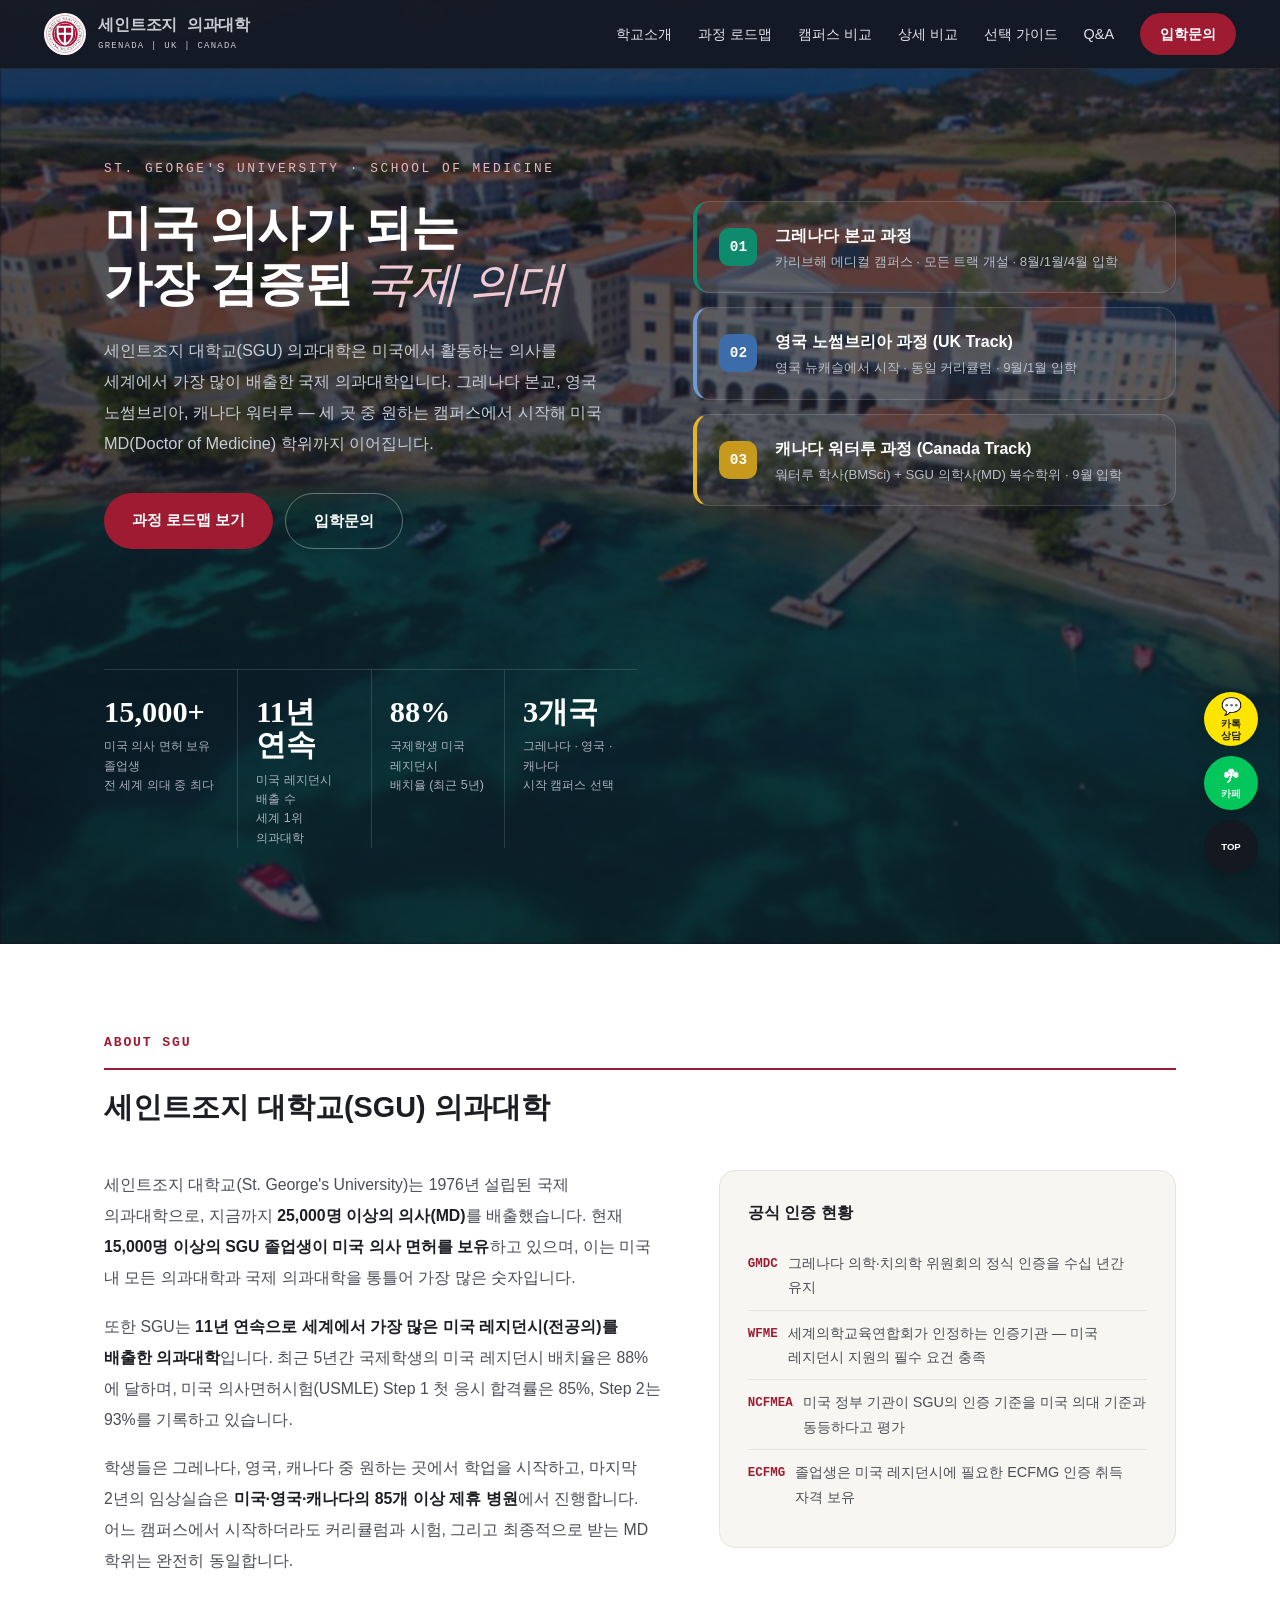
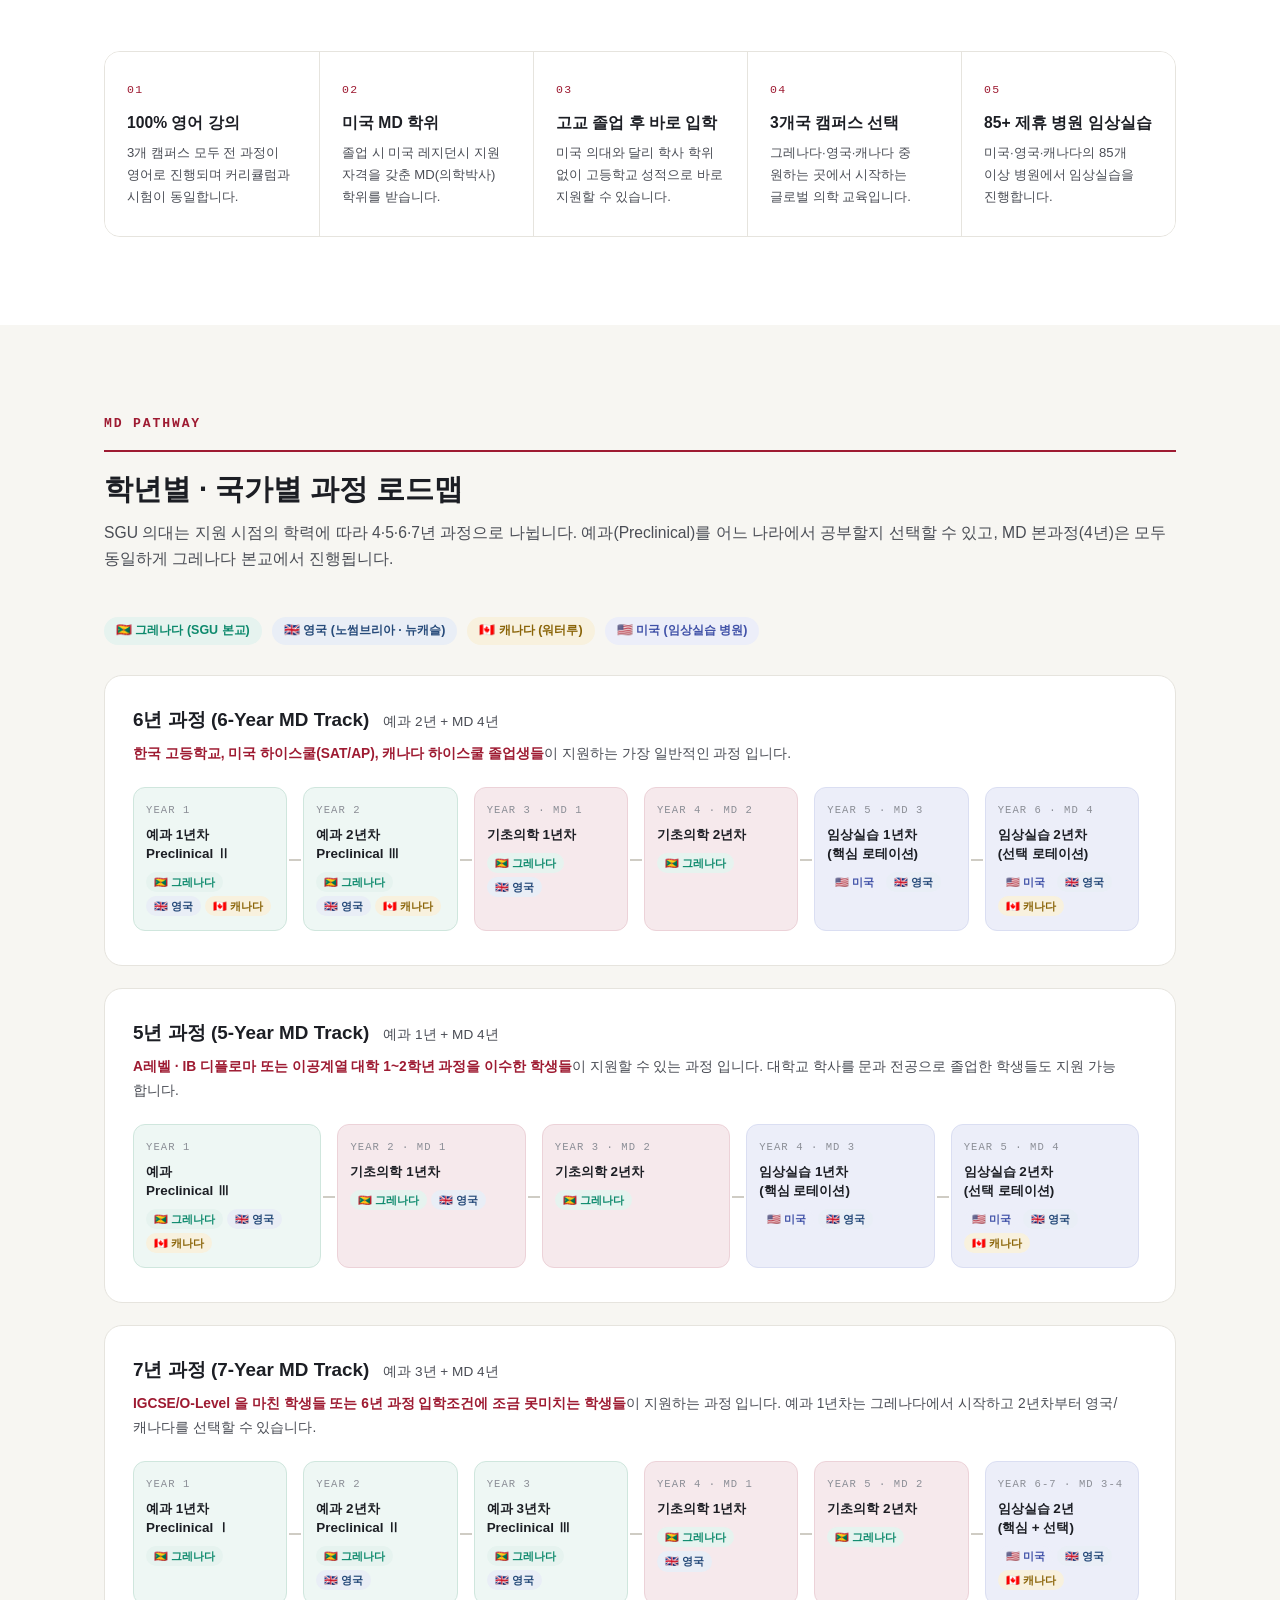
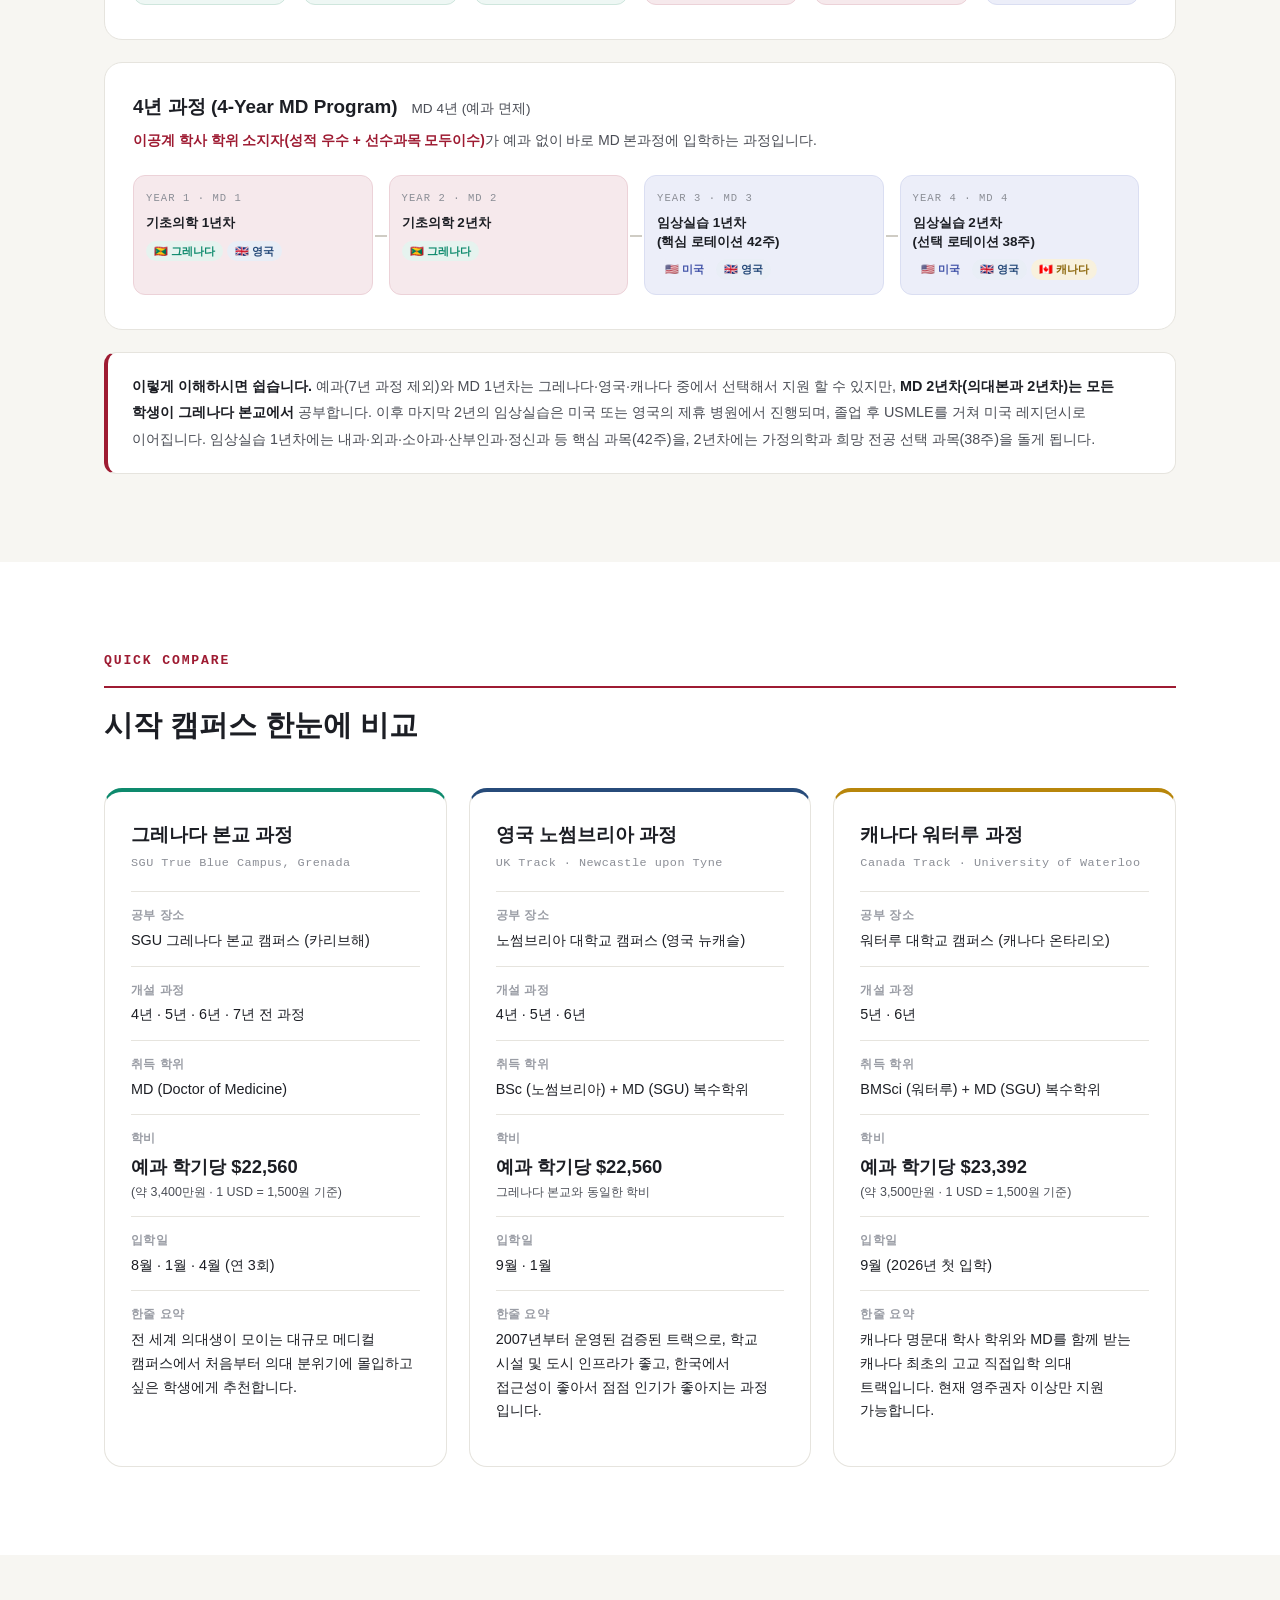
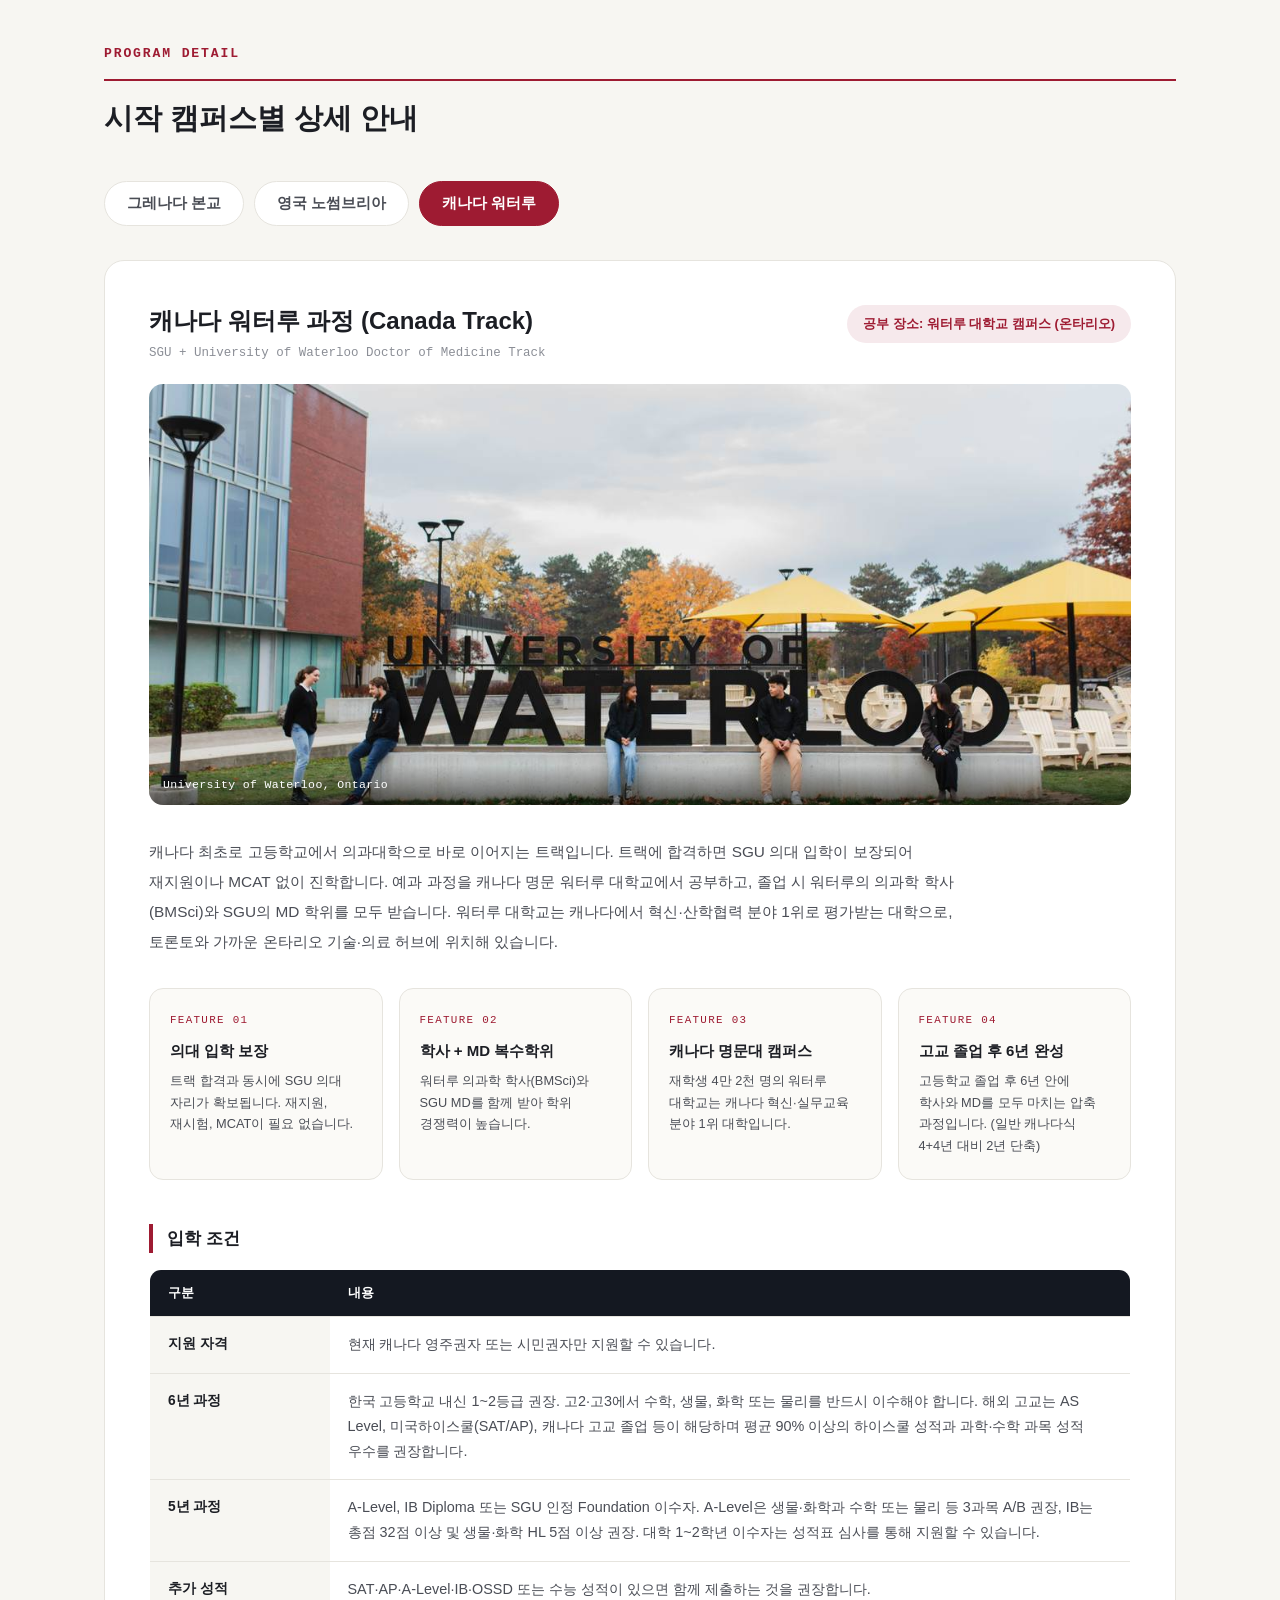
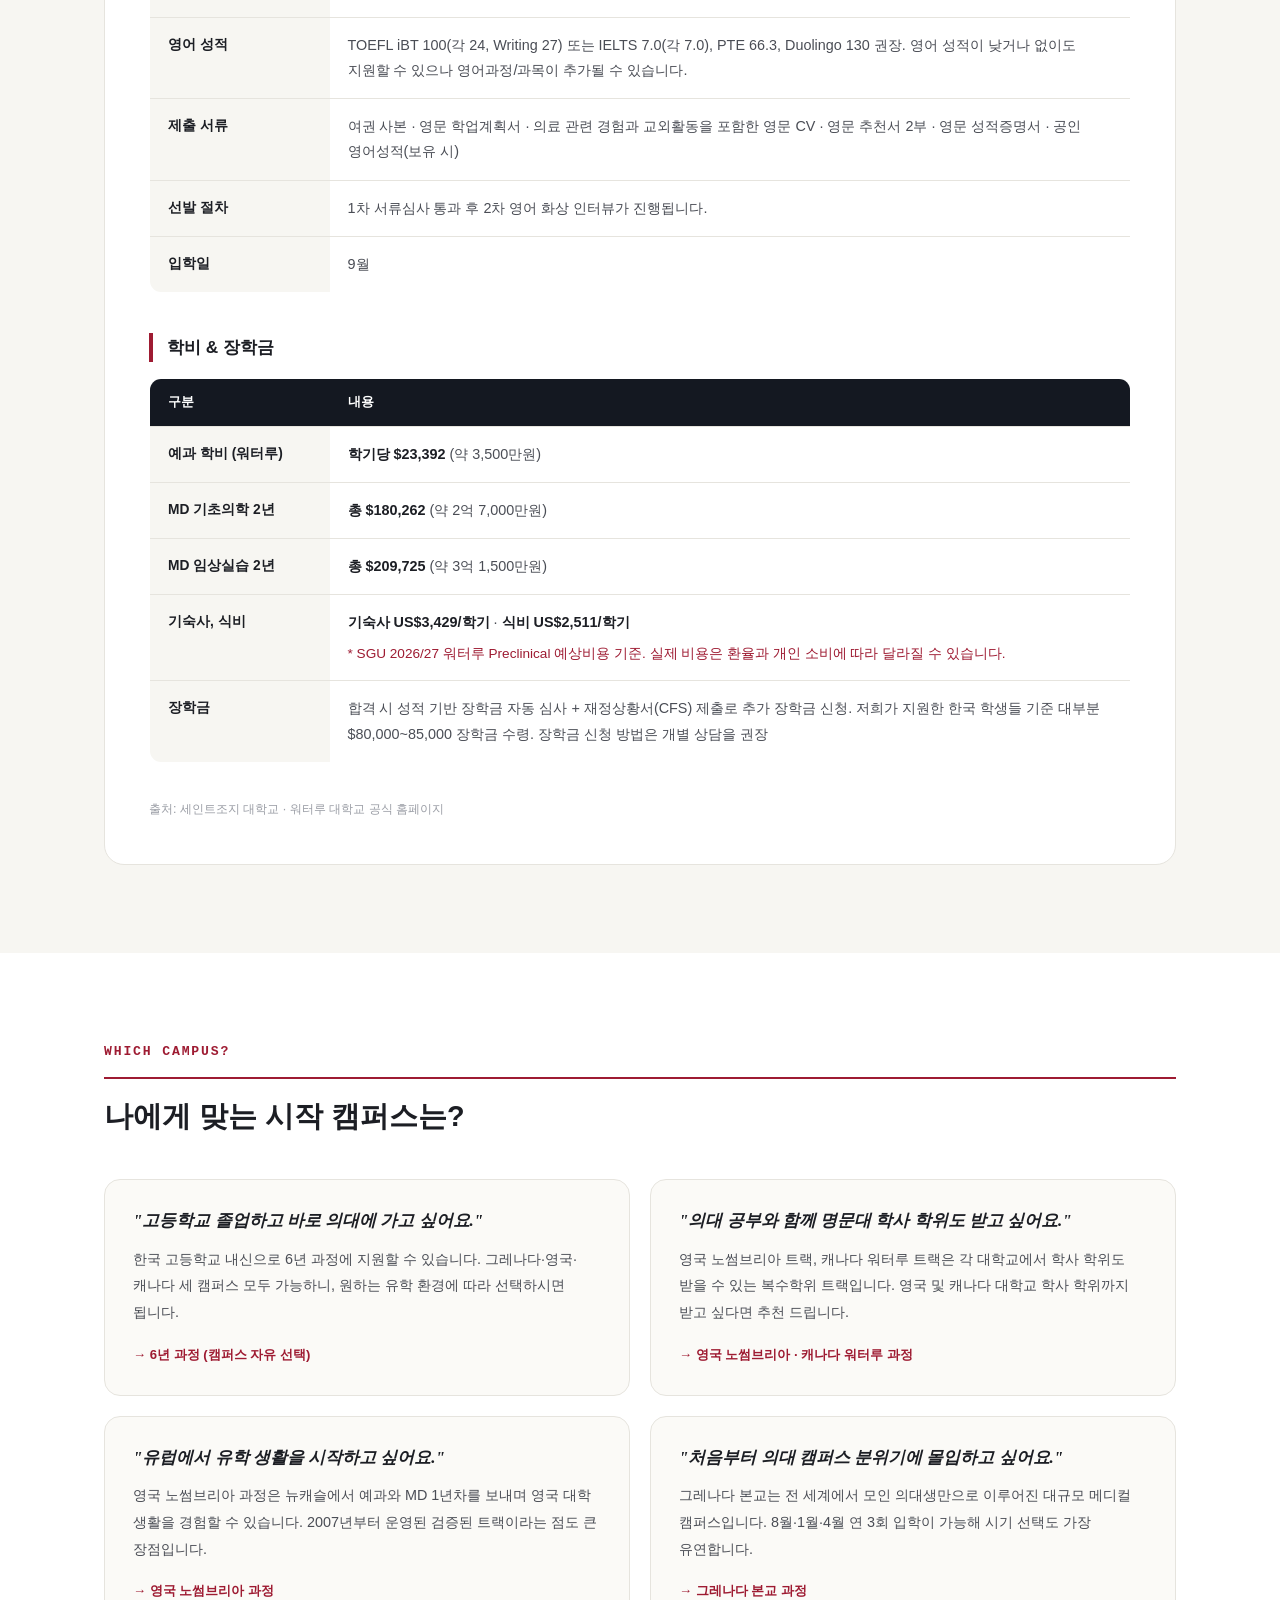
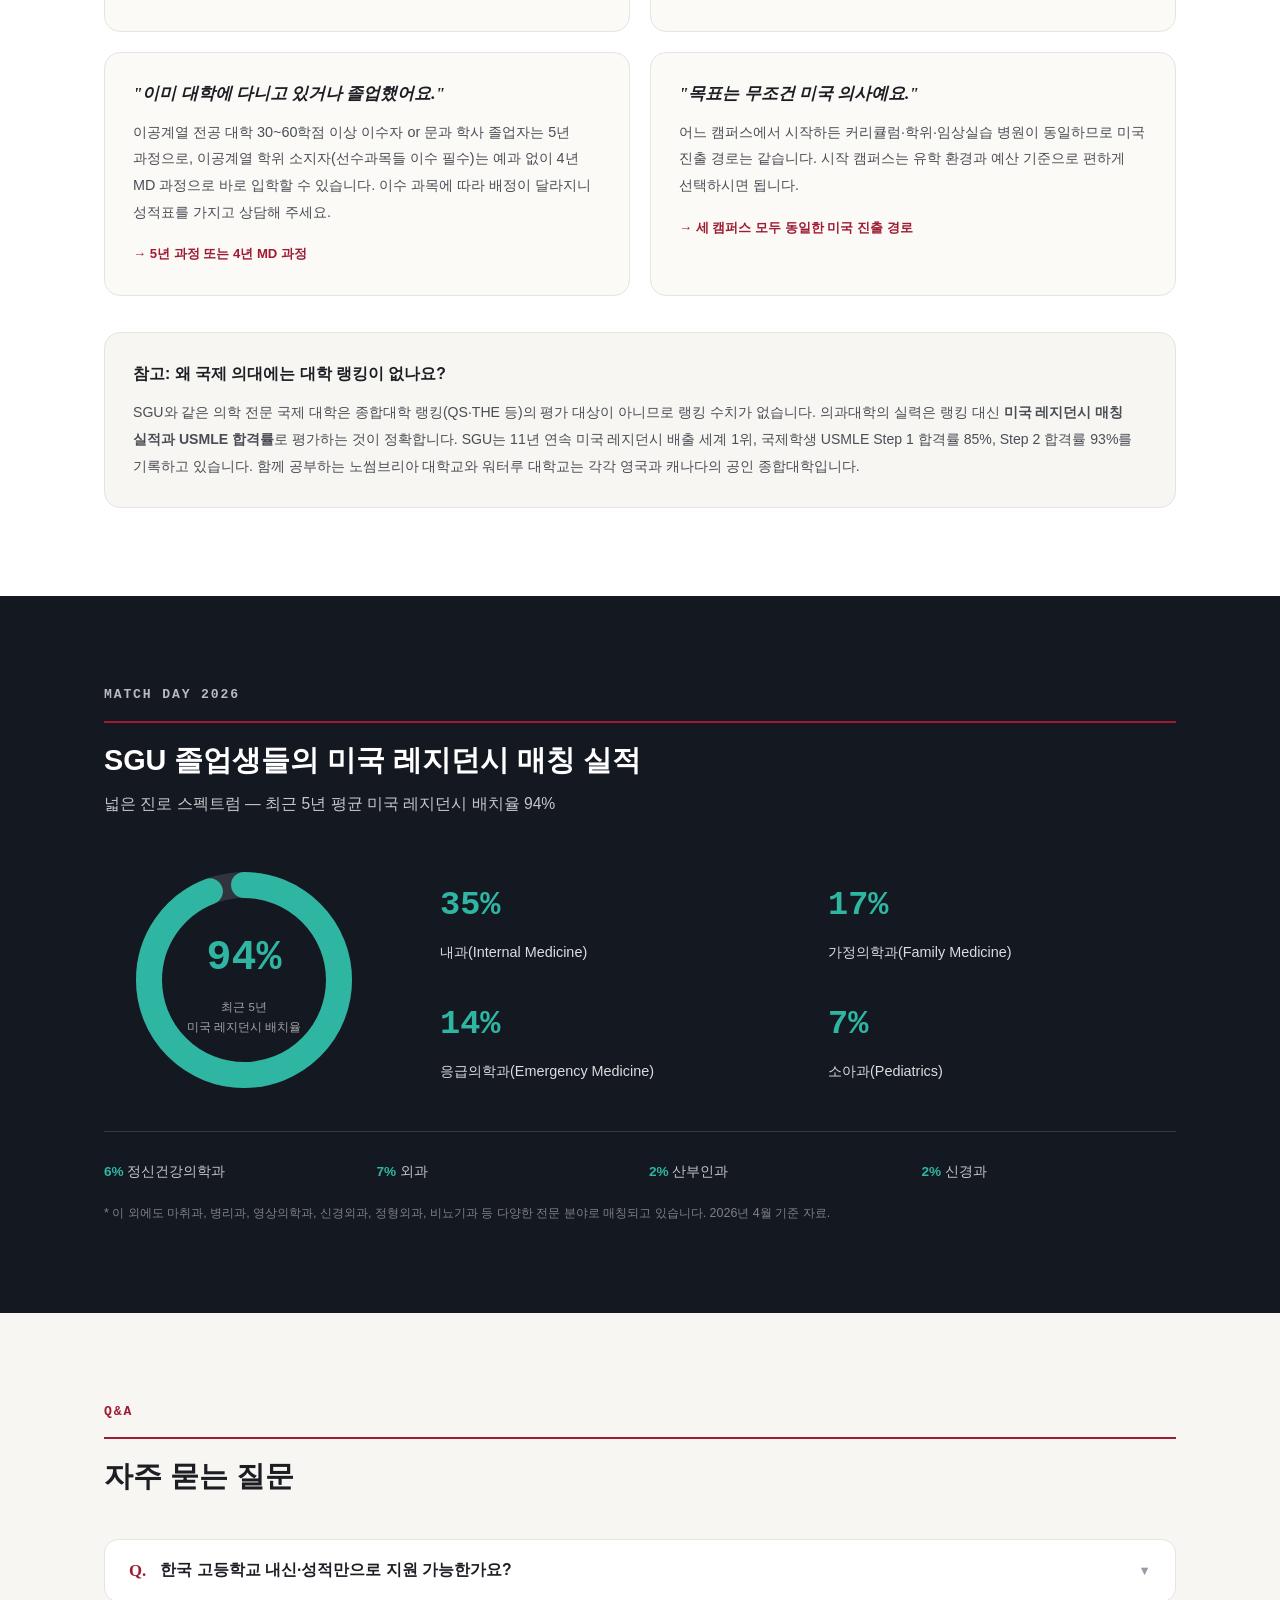
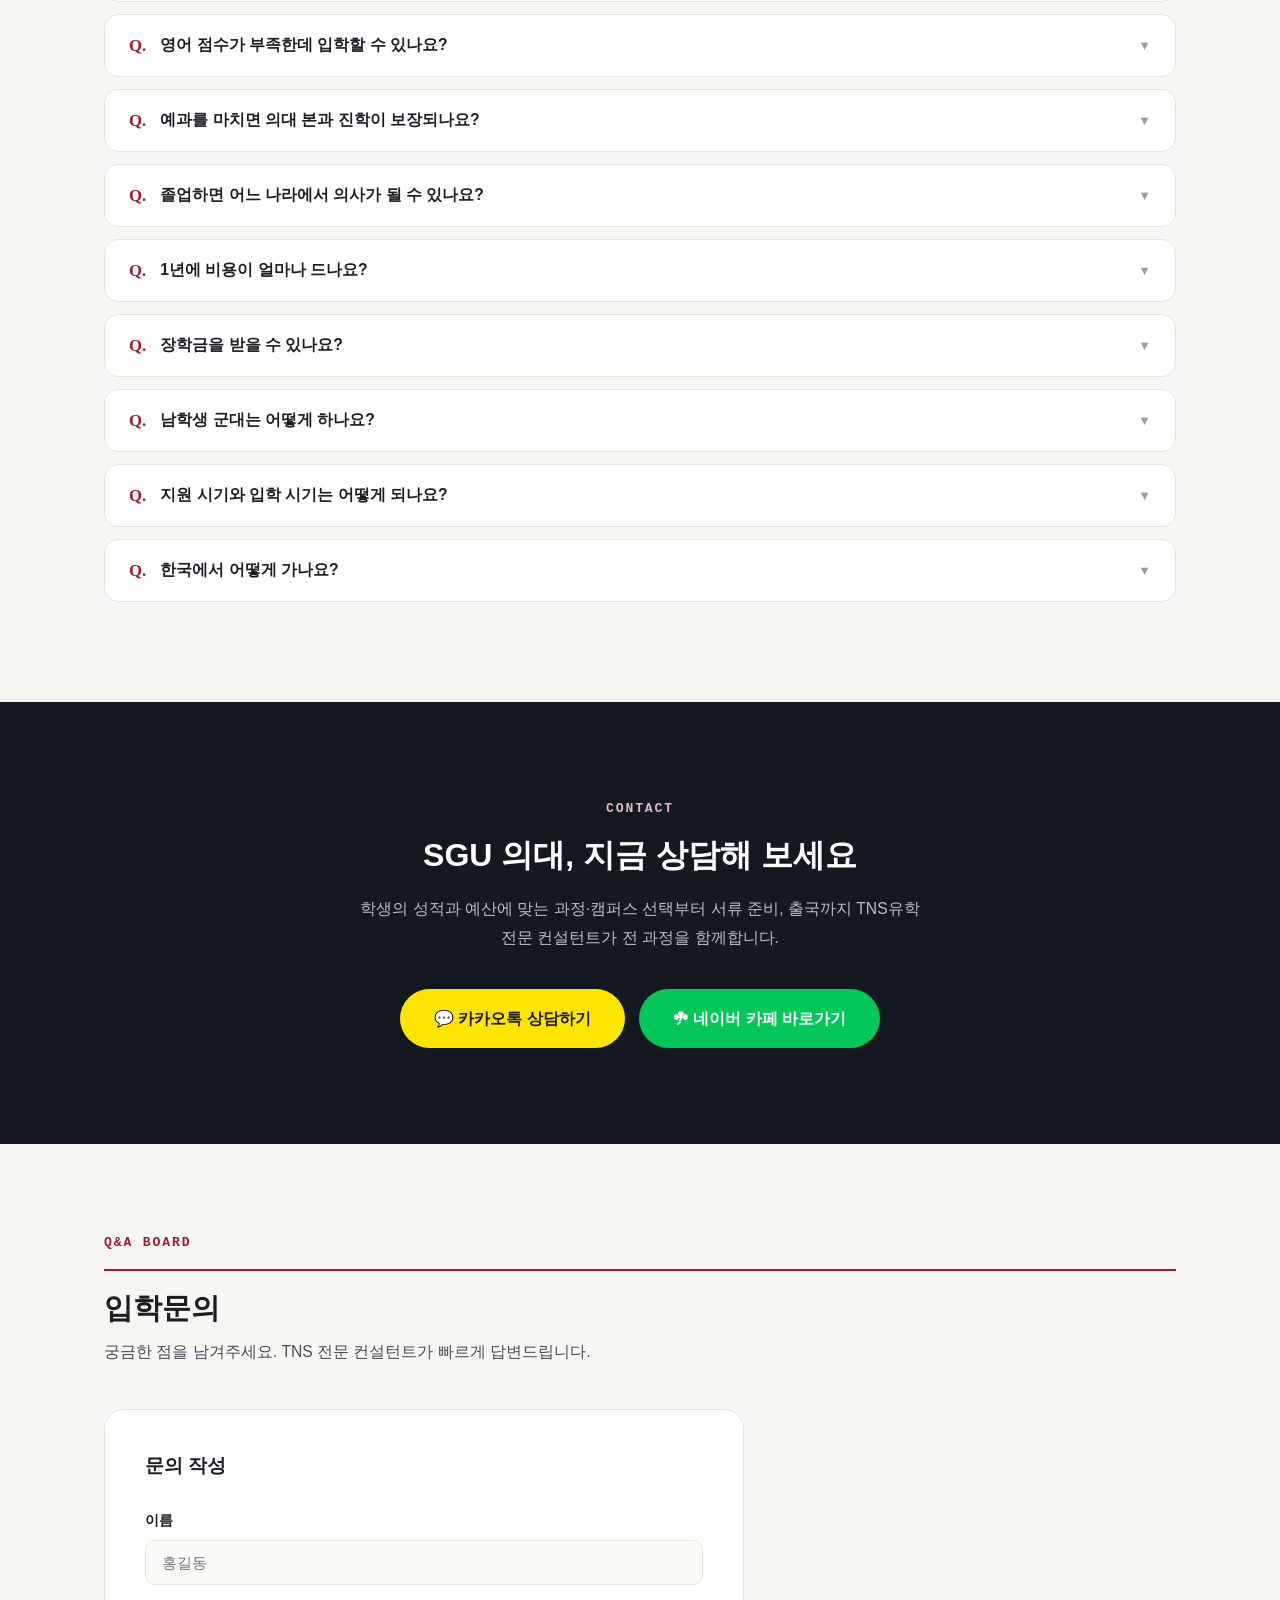
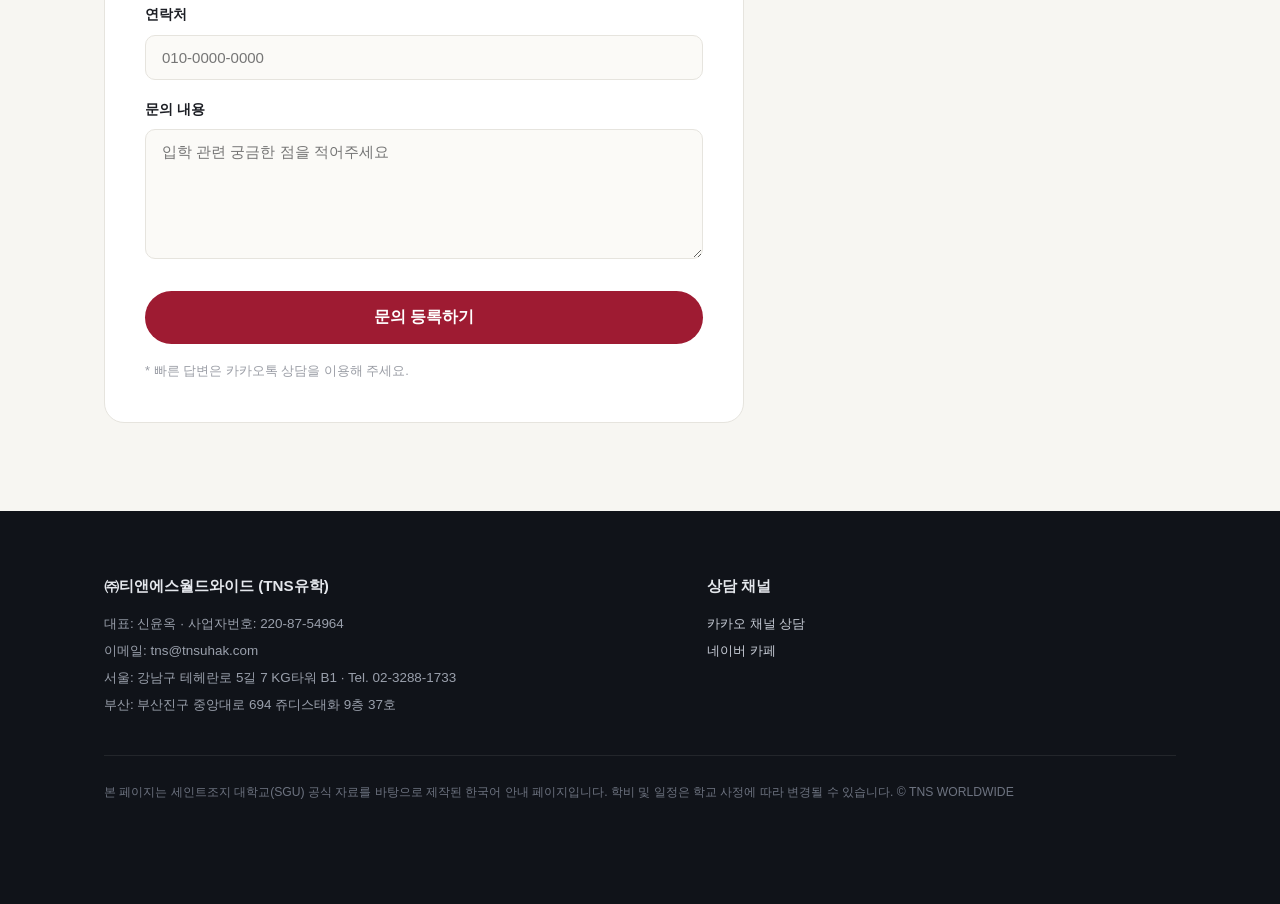
==== index.html @ 8b416ff2 "Add files via upload" ====
<!DOCTYPE html>
<!-- saved from url=(0049)https://sgu-tns-guide.stardancer.chatgpt.site/sgu -->
<html lang="ko"><head><meta http-equiv="Content-Type" content="text/html; charset=UTF-8">

<meta name="viewport" content="width=device-width, initial-scale=1.0">
<title>SGU 세인트조지 의과대학 | 한국 공식 안내 - TNS유학</title>
<meta name="description" content="세인트조지 대학교(SGU) 의과대학 한국 공식 안내. 그레나다 본교, 영국 노썸브리아, 캐나다 워터루 3개 시작 캠퍼스와 4·5·6·7년 MD 트랙을 비교해 드립니다.">
<link rel="preconnect" href="https://fonts.googleapis.com/">
<link rel="preconnect" href="https://fonts.gstatic.com/" crossorigin="">
<link href="./css2" rel="stylesheet">
<style>
:root{
  --ink:#1c1e24;
  --ink-soft:#4a4d55;
  --paper:#ffffff;
  --porcelain:#f7f6f2;
  --cream:#fbfaf7;
  --rule:#e6e4de;
  --sgu:#9e1b32;          /* SGU 버건디 */
  --sgu-deep:#751223;
  --sgu-soft:#f6e9ec;
  --uk:#274b7a;            /* 영국 네이비 */
  --uk-soft:#e9eef6;
  --ca:#b8860b;            /* 워터루 골드 */
  --ca-soft:#f8f1de;
  --gd:#0e8a6d;            /* 그레나다 카리브 그린 */
  --gd-soft:#e6f3ef;
  --us:#5b6dc8;            /* 미국 인디고 */
  --us-soft:#eceef9;
  --dark:#141821;
  --font-body:'Noto Sans KR',sans-serif;
  --font-serif:'Playfair Display','Noto Sans KR',serif;
  --font-mono:'DM Mono',monospace;
}
*{margin:0;padding:0;box-sizing:border-box;}
html{scroll-behavior:smooth;scroll-padding-top:76px;}
body{font-family:var(--font-body);color:var(--ink);background:var(--paper);font-size:16px;line-height:1.7;word-break:keep-all;overflow-x:hidden;}
img{max-width:100%;display:block;}
a{color:inherit;text-decoration:none;}
.wrap{max-width:1120px;margin:0 auto;padding:0 24px;}
section{padding:88px 0;}

/* ===== 섹션 헤드 공통 ===== */
.section-head{margin-bottom:44px;}
.eyebrow{font-family:var(--font-mono);font-size:.82rem;letter-spacing:.14em;text-transform:uppercase;color:var(--sgu);font-weight:600;display:block;margin-bottom:14px;}
.section-head h2{font-size:1.8rem;line-height:1.32;border-top:2px solid var(--sgu);padding-top:18px;font-weight:800;}
.section-head p{margin-top:12px;color:var(--ink-soft);font-size:.98rem;}

/* ===== NAV ===== */
header{position:fixed;top:0;left:0;right:0;z-index:100;background:rgba(20,24,33,.92);backdrop-filter:blur(10px);border-bottom:1px solid rgba(255,255,255,.08);}
.nav{display:flex;align-items:center;justify-content:space-between;height:68px;max-width:1240px;margin:0 auto;padding:0 24px;}
.logo{display:flex;align-items:center;gap:12px;color:#fff;}
.logo .crest{width:42px;height:42px;flex:none;border-radius:50%;background:var(--sgu);display:flex;align-items:center;justify-content:center;font-family:var(--font-serif);font-weight:700;font-size:1rem;color:#fff;border:2px solid rgba(255,255,255,.35);}
.logo .lt{display:flex;flex-direction:column;}
.logo b{font-size:1.02rem;line-height:1.15;font-weight:700;letter-spacing:-.01em;}
.logo span{display:block;font-family:var(--font-mono);font-size:.56rem;letter-spacing:.14em;color:#c9ccd4;margin-top:3px;text-align:left;white-space:nowrap;}
nav.menu{display:flex;align-items:center;gap:26px;}
nav.menu a{color:#dfe2e8;font-size:.9rem;font-weight:500;transition:color .2s;}
nav.menu a:hover{color:#fff;}
nav.menu a.cta{background:var(--sgu);color:#fff;padding:9px 20px;border-radius:999px;font-weight:700;}
nav.menu a.cta:hover{background:var(--sgu-deep);}
#hamburger{display:none;background:none;border:0;cursor:pointer;width:40px;height:40px;flex-direction:column;align-items:center;justify-content:center;gap:5px;}
#hamburger span{display:block;width:22px;height:2px;background:#fff;transition:.25s;}
#mobileMenu{display:none;background:#141821;border-top:1px solid rgba(255,255,255,.08);}
#mobileMenu a{display:block;color:#dfe2e8;padding:15px 24px;border-bottom:1px solid rgba(255,255,255,.06);font-size:.95rem;}
#mobileMenu a.cta{color:#fff;background:var(--sgu);font-weight:700;}
#mobileMenu.open{display:block;}

/* ===== HERO ===== */
#hero{position:relative;background:var(--dark);color:#fff;padding:158px 0 96px;overflow:hidden;}
.hero-bg{position:absolute;inset:0;background-image:var(--hero-photo);background-position:center 62%;background-size:cover;background-repeat:no-repeat;opacity:.32;filter:blur(1.5px) saturate(1.05);}
#hero::before{content:"";position:absolute;inset:0;background:
  linear-gradient(180deg, rgba(14,17,24,.78), rgba(14,17,24,.55) 45%, rgba(14,17,24,.92)),
  radial-gradient(900px 480px at 85% -10%, rgba(158,27,50,.4), transparent 60%),
  radial-gradient(700px 420px at -10% 110%, rgba(14,138,109,.22), transparent 60%);}
#hero .wrap{position:relative;display:grid;grid-template-columns:1.05fr .95fr;gap:56px;align-items:center;}
.hero-eyebrow{font-family:var(--font-mono);font-size:.8rem;letter-spacing:.2em;color:#e9b6c1;margin-bottom:20px;display:block;}
#hero h1{font-size:3rem;line-height:1.18;font-weight:900;letter-spacing:-.02em;margin-bottom:22px;}
#hero h1 em{font-family:var(--font-serif);font-style:italic;font-weight:500;color:#f0c9d2;}
#hero .lead{color:#c8ccd6;font-size:1.02rem;line-height:1.9;max-width:520px;margin-bottom:34px;}
.hero-btns{display:flex;gap:12px;flex-wrap:wrap;}
.hero-btns a{padding:14px 28px;border-radius:999px;font-weight:700;font-size:.95rem;}
.hero-btns .b1{background:var(--sgu);color:#fff;}
.hero-btns .b1:hover{background:var(--sgu-deep);}
.hero-btns .b2{border:1px solid rgba(255,255,255,.35);color:#fff;}
.hero-btns .b2:hover{background:rgba(255,255,255,.08);}
.hero-visual{display:flex;flex-direction:column;gap:14px;}
.hv-card{display:flex;align-items:center;gap:18px;background:rgba(255,255,255,.05);border:1px solid rgba(255,255,255,.14);border-radius:16px;padding:20px 22px;border-left-width:4px;border-left-style:solid;}
.hv-card.gd{border-left-color:var(--gd);}
.hv-card.uk{border-left-color:#6f9bd6;}
.hv-card.ca{border-left-color:#e4b429;}
.hv-card.ca .hv-body b{color:#fff;}
.hv-tag{flex:none;width:38px;height:38px;border-radius:10px;display:flex;align-items:center;justify-content:center;font-family:var(--font-mono);font-weight:600;color:#fff;font-size:.9rem;}
.hv-card.gd .hv-tag{background:var(--gd);}
.hv-card.uk .hv-tag{background:#3d6cab;}
.hv-card.ca .hv-tag{background:#c79a1e;}
.hv-body b{display:block;font-size:1rem;margin-bottom:3px;}
.hv-body span{display:block;font-size:.82rem;color:#b9bec9;line-height:1.55;}
.hero-stats{display:grid;grid-template-columns:repeat(4,1fr);gap:0;margin-top:64px;border-top:1px solid rgba(255,255,255,.14);position:relative;}
.hero-stats .st{padding:26px 18px 0;border-left:1px solid rgba(255,255,255,.14);}
.hero-stats .st:first-child{border-left:0;padding-left:0;}
.hero-stats .st b{display:block;font-family:var(--font-serif);font-size:1.9rem;font-weight:700;color:#fff;line-height:1.1;}
.hero-stats .st span{display:block;font-size:.78rem;color:#aab0bd;margin-top:8px;line-height:1.55;}

/* ===== INTRO ===== */
#intro{background:var(--paper);}
.intro-grid{display:grid;grid-template-columns:1.1fr .9fr;gap:56px;align-items:start;}
.intro-copy p{color:var(--ink-soft);font-size:.99rem;line-height:1.95;margin-bottom:18px;}
.intro-copy p b{color:var(--ink);font-weight:700;}
.acc-box{background:var(--porcelain);border:1px solid var(--rule);border-radius:16px;padding:28px;}
.acc-box h4{font-size:1rem;font-weight:700;margin-bottom:14px;}
.acc-box ul{list-style:none;}
.acc-box li{padding:10px 0;border-bottom:1px solid var(--rule);font-size:.9rem;color:var(--ink-soft);display:flex;gap:10px;}
.acc-box li:last-child{border-bottom:0;}
.acc-box li b{color:var(--ink);flex:none;font-family:var(--font-mono);font-size:.78rem;color:var(--sgu);font-weight:600;padding-top:3px;}
.feat5{display:grid;grid-template-columns:repeat(5,1fr);gap:0;border:1px solid var(--rule);border-radius:16px;overflow:hidden;margin-top:56px;}
.feat5 .f{padding:28px 22px;border-left:1px solid var(--rule);background:#fff;}
.feat5 .f:first-child{border-left:0;}
.feat5 .num{font-family:var(--font-mono);font-size:.72rem;color:var(--sgu);letter-spacing:.12em;display:block;margin-bottom:12px;}
.feat5 strong{display:block;font-size:.98rem;font-weight:700;margin-bottom:8px;line-height:1.4;}
.feat5 p{font-size:.82rem;color:var(--ink-soft);line-height:1.7;}

/* ===== PATHWAY 로드맵 ===== */
#pathway{background:var(--porcelain);}
.legend{display:flex;flex-wrap:wrap;gap:10px;margin-bottom:30px;}
.chip{display:inline-flex;align-items:center;gap:6px;font-size:.78rem;font-weight:700;padding:5px 12px;border-radius:999px;line-height:1.4;}
.chip.gd{background:var(--gd-soft);color:var(--gd);}
.chip.uk{background:var(--uk-soft);color:var(--uk);}
.chip.ca{background:var(--ca-soft);color:#8a6408;}
.chip.us{background:var(--us-soft);color:#4152a8;}
.track-block{background:#fff;border:1px solid var(--rule);border-radius:18px;padding:28px;margin-bottom:22px;}
.track-block .tb-head{display:flex;align-items:baseline;gap:14px;flex-wrap:wrap;margin-bottom:6px;}
.track-block h3{font-size:1.18rem;font-weight:800;}
.track-block .tb-sub{font-size:.85rem;color:var(--ink-soft);}
.track-block .tb-for{font-size:.86rem;color:var(--ink-soft);margin-bottom:22px;}
.track-block .tb-for b{color:var(--sgu);font-weight:700;}
.steps{display:flex;gap:0;align-items:stretch;overflow-x:auto;padding-bottom:6px;}
.step{flex:1;min-width:132px;position:relative;padding:0 8px 0 0;}
.step + .step{padding-left:8px;}
.step + .step::before{content:"";position:absolute;left:-6px;top:50%;width:12px;height:2px;background:#cfccc4;}
.step-in{border-radius:12px;padding:14px 12px;height:100%;border:1px solid var(--rule);background:#fff;}
.step.pre .step-in{background:#eef7f4;border-color:#cfe6dd;}
.step.md1 .step-in,.step.md2 .step-in{background:var(--sgu-soft);border-color:#ecd2d8;}
.step.cli .step-in{background:var(--us-soft);border-color:#dadef2;}
.step .yr{font-family:var(--font-mono);font-size:.66rem;letter-spacing:.1em;color:#8b8e96;display:block;margin-bottom:6px;}
.step .st-name{font-size:.84rem;font-weight:700;line-height:1.4;display:block;margin-bottom:8px;}
.step .flags{display:flex;flex-wrap:wrap;gap:4px;}
.flag{font-size:.68rem;font-weight:700;padding:2px 8px;border-radius:999px;line-height:1.5;white-space:nowrap;}
.flag.gd{background:var(--gd-soft);color:var(--gd);}
.flag.uk{background:var(--uk-soft);color:var(--uk);}
.flag.ca{background:var(--ca-soft);color:#8a6408;}
.flag.us{background:var(--us-soft);color:#4152a8;}
.md-band{display:flex;gap:10px;align-items:center;margin:26px 0 8px;}
.md-band .bar{height:1px;flex:1;background:var(--rule);}
.md-band span{font-family:var(--font-mono);font-size:.72rem;letter-spacing:.14em;color:#8b8e96;}
.path-note{background:#fff;border:1px solid var(--rule);border-left:4px solid var(--sgu);border-radius:12px;padding:20px 24px;font-size:.9rem;color:var(--ink-soft);line-height:1.85;margin-top:6px;}
.path-note b{color:var(--ink);}

/* ===== QUICK COMPARE ===== */
#compare{background:var(--paper);}
.cmp-grid{display:grid;grid-template-columns:repeat(3,1fr);gap:22px;}
.cmp-card{border:1px solid var(--rule);border-radius:18px;padding:30px 26px;background:#fff;border-top:4px solid var(--rule);}
.cmp-card.gd{border-top-color:var(--gd);}
.cmp-card.uk{border-top-color:var(--uk);}
.cmp-card.ca{border-top-color:var(--ca);}
.cmp-name{font-size:1.16rem;font-weight:800;line-height:1.35;}
.cmp-sub{font-family:var(--font-mono);font-size:.74rem;color:#8b8e96;margin:6px 0 18px;letter-spacing:.04em;}
.cmp-row{padding:13px 0;border-top:1px solid var(--rule);display:flex;flex-direction:column;gap:3px;}
.cmp-k{font-size:.76rem;font-weight:700;color:#9a9da5;letter-spacing:.04em;}
.cmp-v{font-size:.9rem;line-height:1.65;color:var(--ink);}
.cmp-v.big{font-size:1.15rem;font-weight:800;}
.cmp-v small{display:block;font-size:.78rem;color:var(--ink-soft);font-weight:400;}

/* ===== PROGRAM DETAIL 탭 ===== */
#programs{background:var(--porcelain);}
.tabs{display:flex;gap:10px;flex-wrap:wrap;margin-bottom:34px;}
.tab-btn{border:1px solid var(--rule);background:#fff;padding:12px 22px;border-radius:999px;font-family:var(--font-body);font-size:.92rem;font-weight:700;color:var(--ink-soft);cursor:pointer;transition:.2s;}
.tab-btn:hover{border-color:var(--sgu);color:var(--sgu);}
.tab-btn.active{background:var(--sgu);border-color:var(--sgu);color:#fff;}
.panel{display:none;background:#fff;border:1px solid var(--rule);border-radius:20px;padding:44px;}
.panel.show{display:block;}
.panel-head{display:flex;justify-content:space-between;align-items:flex-start;gap:20px;flex-wrap:wrap;margin-bottom:20px;}
.panel-title h3{font-size:1.5rem;font-weight:800;line-height:1.3;}
.panel-title .sub{font-family:var(--font-mono);font-size:.78rem;color:#8b8e96;margin-top:6px;}
.op-badge{flex:none;font-size:.8rem;font-weight:700;padding:8px 16px;border-radius:999px;background:var(--sgu-soft);color:var(--sgu);}
.intro-p{color:var(--ink-soft);font-size:.96rem;line-height:1.95;margin-bottom:32px;max-width:820px;}
.panel-photos{display:grid;gap:14px;margin-bottom:32px;}
.panel-photos.two{grid-template-columns:1.3fr 1fr;}
.panel-photos.one{grid-template-columns:1fr;}
.panel-photos figure{margin:0;border-radius:14px;overflow:hidden;position:relative;background:var(--porcelain);}
.panel-photos img{width:100%;height:100%;object-fit:cover;display:block;}
.panel-photos.two figure:first-child img{aspect-ratio:16/11;}
.panel-photos.two figure:last-child img{aspect-ratio:4/5;}
.panel-photos.one img{aspect-ratio:21/9;}
.panel-photos figcaption{position:absolute;left:0;bottom:0;right:0;padding:10px 14px;font-size:.72rem;color:#fff;background:linear-gradient(0deg, rgba(0,0,0,.55), transparent);font-family:var(--font-mono);letter-spacing:.03em;}
.feat-grid{display:grid;grid-template-columns:repeat(4,1fr);gap:16px;margin-bottom:44px;}
.feat-item{background:var(--cream);border:1px solid var(--rule);border-radius:14px;padding:22px 20px;}
.fi-num{font-family:var(--font-mono);font-size:.68rem;letter-spacing:.12em;color:var(--sgu);display:block;margin-bottom:10px;}
.feat-item strong{display:block;font-size:.94rem;font-weight:700;margin-bottom:8px;line-height:1.45;}
.feat-item p{font-size:.8rem;color:var(--ink-soft);line-height:1.7;}
.subhead{font-size:1.08rem;font-weight:800;margin:40px 0 16px;padding-left:14px;border-left:4px solid var(--sgu);}
.spec-table{width:100%;border-collapse:collapse;border:1px solid var(--rule);border-radius:12px;overflow:hidden;}
.spec-table thead th{background:var(--dark);color:#fff;font-size:.82rem;font-weight:700;padding:12px 18px;text-align:left;}
.spec-table tbody th{width:180px;background:var(--porcelain);font-size:.86rem;font-weight:700;padding:15px 18px;text-align:left;vertical-align:top;border-top:1px solid var(--rule);}
.spec-table tbody td{font-size:.9rem;padding:15px 18px;border-top:1px solid var(--rule);line-height:1.75;color:var(--ink-soft);vertical-align:top;}
.spec-table tbody td b{color:var(--ink);font-weight:800;}
.spec-table .help{display:block;font-size:.85rem;color:var(--sgu);margin-top:6px;font-weight:500;}
.timeline{display:flex;flex-direction:column;gap:0;margin-top:6px;}
.tl-item{display:flex;gap:20px;padding:14px 0;border-bottom:1px solid var(--rule);align-items:baseline;}
.tl-item:last-child{border-bottom:0;}
.tl-date{flex:none;width:190px;font-family:var(--font-mono);font-size:.82rem;color:var(--sgu);font-weight:500;}
.tl-txt{font-size:.9rem;color:var(--ink-soft);line-height:1.7;}
.src-note{margin-top:36px;font-size:.78rem;color:#9a9da5;}

/* ===== 선택 가이드 ===== */
#choose{background:var(--paper);}
.choose-grid{display:grid;grid-template-columns:repeat(2,1fr);gap:20px;}
.choose-card{border:1px solid var(--rule);border-radius:16px;padding:28px;background:var(--cream);}
.cq{font-family:var(--font-serif);font-size:1.06rem;font-weight:700;font-style:italic;margin-bottom:12px;line-height:1.5;}
.choose-card .ca{font-size:.9rem;color:var(--ink-soft);line-height:1.85;margin-bottom:14px;}
.choose-result{display:inline-block;font-size:.82rem;font-weight:800;color:var(--sgu);}
.rank-note{margin-top:36px;background:var(--porcelain);border:1px solid var(--rule);border-radius:16px;padding:28px;}
.rank-note h4{font-size:.98rem;font-weight:800;margin-bottom:12px;}
.rank-note p{font-size:.88rem;color:var(--ink-soft);line-height:1.9;}

/* ===== FAQ ===== */
#faq{background:var(--porcelain);}
.qa-item{background:#fff;border:1px solid var(--rule);border-radius:14px;margin-bottom:12px;overflow:hidden;}
.qa-q{width:100%;display:flex;justify-content:flex-start;text-align:left;align-items:center;gap:14px;background:none;border:0;padding:20px 24px;font-family:var(--font-body);font-size:.98rem;font-weight:700;color:var(--ink);cursor:pointer;}
.qa-q .qm{flex:none;font-family:var(--font-serif);color:var(--sgu);font-weight:700;font-size:1.05rem;}
.qa-q .arrow{margin-left:auto;flex:none;transition:.25s;color:#9a9da5;font-size:.8rem;}
.qa-item.open .arrow{transform:rotate(180deg);}
.qa-a{display:none;padding:0 24px 22px 24px;}
.qa-a .inner{text-align:left;font-size:.92rem;color:var(--ink-soft);line-height:1.95;border-top:1px solid var(--rule);padding-top:18px;}
.qa-item.open .qa-a{display:block;}

/* ===== INQUIRY CTA ===== */
#inquiry{background:var(--dark);color:#fff;text-align:center;padding:96px 0;}
#inquiry .eyebrow{color:#e9b6c1;}
#inquiry h2{font-size:2rem;font-weight:900;margin-bottom:16px;line-height:1.35;}
#inquiry p{color:#b9bec9;font-size:.98rem;max-width:560px;margin:0 auto 36px;line-height:1.9;}
.cta-btns{display:flex;gap:14px;justify-content:center;flex-wrap:wrap;}
.cta-btns a{display:inline-flex;align-items:center;gap:10px;padding:16px 34px;border-radius:999px;font-weight:800;font-size:1rem;}
.cta-btns .kakao{background:#FEE500;color:#191919;}
.cta-btns .cafe{background:#03C75A;color:#fff;}

/* ===== INQUIRY FORM ===== */
#inquiry-form{background:var(--porcelain);}
.qa-card{background:#fff;border:1px solid var(--rule);border-radius:20px;padding:40px;max-width:640px;}
.qa-card h3{font-size:1.2rem;font-weight:800;margin-bottom:26px;}
.qa-field{margin-bottom:18px;}
.qa-field label{display:block;font-size:.86rem;font-weight:700;margin-bottom:8px;}
.qa-field input,.qa-field textarea{width:100%;border:1px solid var(--rule);background:var(--cream);border-radius:10px;padding:13px 16px;font-family:var(--font-body);font-size:.94rem;color:var(--ink);}
.qa-field textarea{min-height:130px;resize:vertical;}
.qa-field input:focus,.qa-field textarea:focus{outline:2px solid var(--sgu);outline-offset:0;border-color:transparent;}
.qa-submit-btn{width:100%;background:var(--sgu);color:#fff;border:0;border-radius:999px;padding:16px;font-family:var(--font-body);font-size:1rem;font-weight:800;cursor:pointer;margin-top:6px;}
.qa-submit-btn:hover{background:var(--sgu-deep);}
.qa-note{margin-top:16px;font-size:.8rem;color:#9a9da5;}

/* ===== FOOTER ===== */
footer{background:#101319;color:#9aa0ac;padding:60px 0 100px;font-size:.84rem;line-height:2;}
footer .f-grid{display:grid;grid-template-columns:1.2fr 1fr;gap:40px;}
footer b{color:#e4e7ec;font-size:.95rem;display:block;margin-bottom:10px;}
footer a{color:#c7ccd6;}
footer a:hover{color:#fff;}
.f-copy{margin-top:36px;padding-top:24px;border-top:1px solid rgba(255,255,255,.08);font-size:.76rem;color:#6d7380;}

/* ===== 플로팅 버튼 ===== */
#floatBtns{position:fixed;right:22px;bottom:26px;z-index:99;display:flex;flex-direction:column;gap:10px;}
#floatBtns a{width:54px;height:54px;border-radius:50%;display:flex;flex-direction:column;align-items:center;justify-content:center;font-size:.6rem;font-weight:800;box-shadow:0 6px 18px rgba(0,0,0,.18);line-height:1.2;text-align:center;}
#floatBtns .fk{background:#FEE500;color:#191919;}
#floatBtns .fc{background:#03C75A;color:#fff;}
#floatBtns .ft{background:var(--dark);color:#fff;}
#floatBtns .ic{font-size:1.05rem;margin-bottom:1px;}

/* ===== 반응형 ===== */
@media (max-width:960px){
  #hero .wrap{grid-template-columns:1fr;gap:44px;}
  .intro-grid{grid-template-columns:1fr;gap:36px;}
  .feat5{grid-template-columns:1fr 1fr;}
  .feat5 .f{border-left:0;border-top:1px solid var(--rule);}
  .feat5 .f:nth-child(2n){border-left:1px solid var(--rule);}
  .feat5 .f:nth-child(-n+2){border-top:0;}
  .cmp-grid{grid-template-columns:1fr;}
  .feat-grid{grid-template-columns:1fr 1fr;}
  .choose-grid{grid-template-columns:1fr;}
  .panel{padding:30px 24px;}
}
@media (max-width:720px){
  nav.menu{display:none;}
  #hamburger{display:flex;}
  .hero-stats{display:none !important;}
  section{padding:64px 0;}
  .steps{flex-direction:column;}
  .step{min-width:0;padding:0 0 8px 0;}
  .step + .step{padding-left:0;padding-top:8px;}
  .step + .step::before{left:24px;top:-5px;width:2px;height:10px;}
  .tl-item{flex-direction:column;gap:4px;}
  .tl-date{width:auto;}
  .spec-table tbody th{width:110px;}
}
@media (max-width:430px){
  body{font-size:14px;line-height:1.65;}
  .wrap{padding:0 18px;}
  .section-head h2{font-size:1.48rem;line-height:1.3;}
  .eyebrow{font-size:.7rem;letter-spacing:.12em;}
  .logo{max-width:calc(100% - 54px);}
  .logo .crest{width:38px;height:38px;font-size:.86rem;}
  .logo b{font-size:.92rem !important;line-height:1.1;}
  .logo span{font-size:.48rem !important;letter-spacing:.1em !important;white-space:nowrap;}
  #hero{padding:128px 0 64px;}
  #hero h1{font-size:2.05rem;line-height:1.2;letter-spacing:0;}
  #hero .lead{font-size:.92rem;line-height:1.82;}
  .hv-card{padding:16px;gap:12px;}
  .hv-body b{font-size:.9rem;}
  .hv-body span{font-size:.76rem;}
  .feat5{grid-template-columns:1fr;}
  .feat5 .f{border-left:0 !important;}
  .track-block{padding:20px 16px;}
  .panel{padding:24px 16px;}
  .panel-title h3{font-size:1.22rem;}
  .feat-grid{grid-template-columns:1fr;}
  .cmp-card{padding:24px 20px;}
  .cmp-v,.spec-table tbody td,.tl-txt{word-break:break-word;overflow-wrap:anywhere;}
  .spec-table tbody th{word-break:keep-all;}
  .qa-card{padding:26px 20px;}
  #floatBtns{right:12px;bottom:16px;}
  #floatBtns a{width:44px;height:44px;font-size:.53rem;}
  #floatBtns .ic{font-size:.9rem;}
}
</style>
</head>
<body>

<!-- ===================== NAV ===================== -->
<header>
  <div class="nav">
    <a href="https://sgu-tns-guide.stardancer.chatgpt.site/sgu#hero" class="logo">
      <img src="[data-uri]" alt="SGU" class="crest" style="object-fit:contain;background:#fff;">
      <span class="lt">
        <b>세인트조지 의과대학</b>
        <span>GRENADA | UK | CANADA</span>
      </span>
    </a>
    <nav class="menu">
      <a href="https://sgu-tns-guide.stardancer.chatgpt.site/sgu#intro">학교소개</a>
      <a href="https://sgu-tns-guide.stardancer.chatgpt.site/sgu#pathway">과정 로드맵</a>
      <a href="https://sgu-tns-guide.stardancer.chatgpt.site/sgu#compare">캠퍼스 비교</a>
      <a href="https://sgu-tns-guide.stardancer.chatgpt.site/sgu#programs">상세 비교</a>
      <a href="https://sgu-tns-guide.stardancer.chatgpt.site/sgu#choose">선택 가이드</a>
      <a href="https://sgu-tns-guide.stardancer.chatgpt.site/sgu#faq">Q&amp;A</a>
      <a href="https://sgu-tns-guide.stardancer.chatgpt.site/sgu#inquiry-form" class="cta">입학문의</a>
    </nav>
    <button id="hamburger" aria-label="메뉴 열기"><span></span><span></span><span></span></button>
  </div>
  <div id="mobileMenu">
    <a href="https://sgu-tns-guide.stardancer.chatgpt.site/sgu#intro">학교소개</a>
    <a href="https://sgu-tns-guide.stardancer.chatgpt.site/sgu#pathway">과정 로드맵</a>
    <a href="https://sgu-tns-guide.stardancer.chatgpt.site/sgu#compare">캠퍼스 비교</a>
    <a href="https://sgu-tns-guide.stardancer.chatgpt.site/sgu#programs">상세 비교</a>
    <a href="https://sgu-tns-guide.stardancer.chatgpt.site/sgu#choose">선택 가이드</a>
    <a href="https://sgu-tns-guide.stardancer.chatgpt.site/sgu#faq">Q&amp;A</a>
    <a href="https://sgu-tns-guide.stardancer.chatgpt.site/sgu#inquiry-form" class="cta">입학문의</a>
  </div>
</header>

<!-- ===================== HERO ===================== -->
<section id="hero" style="--hero-photo:url(&#39;[data-uri]&#39;)">
  <div class="hero-bg"></div>
  <div class="wrap">
    <div>
      <span class="hero-eyebrow">ST. GEORGE'S UNIVERSITY · SCHOOL OF MEDICINE</span>
      <h1>미국 의사가 되는<br>가장 검증된 <em>국제 의대</em></h1>
      <p class="lead">세인트조지 대학교(SGU) 의과대학은 미국에서 활동하는 의사를 세계에서 가장 많이 배출한 국제 의과대학입니다. 그레나다 본교, 영국 노썸브리아, 캐나다 워터루 — 세 곳 중 원하는 캠퍼스에서 시작해 미국 MD(Doctor of Medicine) 학위까지 이어집니다.</p>
      <div class="hero-btns">
        <a class="b1" href="https://sgu-tns-guide.stardancer.chatgpt.site/sgu#pathway">과정 로드맵 보기</a>
        <a class="b2" href="https://sgu-tns-guide.stardancer.chatgpt.site/sgu#inquiry-form">입학문의</a>
      </div>
    </div>
    <div class="hero-visual">
      <div class="hv-card gd">
        <span class="hv-tag">01</span>
        <div class="hv-body">
          <b>그레나다 본교 과정</b>
          <span>카리브해 메디컬 캠퍼스 · 모든 트랙 개설 · 8월/1월/4월 입학</span>
        </div>
      </div>
      <div class="hv-card uk">
        <span class="hv-tag">02</span>
        <div class="hv-body">
          <b>영국 노썸브리아 과정 (UK Track)</b>
          <span>영국 뉴캐슬에서 시작 · 동일 커리큘럼 · 9월/1월 입학</span>
        </div>
      </div>
      <div class="hv-card ca">
        <span class="hv-tag">03</span>
        <div class="hv-body">
          <b>캐나다 워터루 과정 (Canada Track)</b>
          <span>워터루 학사(BMSci) + SGU 의학사(MD) 복수학위 · 9월 입학</span>
        </div>
      </div>
    </div>
    <div class="hero-stats">
      <div class="st"><b>15,000+</b><span>미국 의사 면허 보유 졸업생<br>전 세계 의대 중 최다</span></div>
      <div class="st"><b>11년 연속</b><span>미국 레지던시 배출 수<br>세계 1위 의과대학</span></div>
      <div class="st"><b>88%</b><span>국제학생 미국 레지던시<br>배치율 (최근 5년)</span></div>
      <div class="st"><b>3개국</b><span>그레나다 · 영국 · 캐나다<br>시작 캠퍼스 선택</span></div>
    </div>
  </div>
</section>

<!-- ===================== INTRO ===================== -->
<section id="intro">
  <div class="wrap">
    <div class="section-head">
      <span class="eyebrow">ABOUT SGU</span>
      <h2>세인트조지 대학교(SGU) 의과대학</h2>
    </div>
    <div class="intro-grid">
      <div class="intro-copy">
        <p>세인트조지 대학교(St. George's University)는 1976년 설립된 국제 의과대학으로, 지금까지 <b>25,000명 이상의 의사(MD)</b>를 배출했습니다. 현재 <b>15,000명 이상의 SGU 졸업생이 미국 의사 면허를 보유</b>하고 있으며, 이는 미국 내 모든 의과대학과 국제 의과대학을 통틀어 가장 많은 숫자입니다.</p>
        <p>또한 SGU는 <b>11년 연속으로 세계에서 가장 많은 미국 레지던시(전공의)를 배출한 의과대학</b>입니다. 최근 5년간 국제학생의 미국 레지던시 배치율은 88%에 달하며, 미국 의사면허시험(USMLE) Step 1 첫 응시 합격률은 85%, Step 2는 93%를 기록하고 있습니다.</p>
        <p>학생들은 그레나다, 영국, 캐나다 중 원하는 곳에서 학업을 시작하고, 마지막 2년의 임상실습은 <b>미국·영국·캐나다의 85개 이상 제휴 병원</b>에서 진행합니다. 어느 캠퍼스에서 시작하더라도 커리큘럼과 시험, 그리고 최종적으로 받는 MD 학위는 완전히 동일합니다.</p>
      </div>
      <div class="acc-box">
        <h4>공식 인증 현황</h4>
        <ul>
          <li><b>GMDC</b><span>그레나다 의학·치의학 위원회의 정식 인증을 수십 년간 유지</span></li>
          <li><b>WFME</b><span>세계의학교육연합회가 인정하는 인증기관 — 미국 레지던시 지원의 필수 요건 충족</span></li>
          <li><b>NCFMEA</b><span>미국 정부 기관이 SGU의 인증 기준을 미국 의대 기준과 동등하다고 평가</span></li>
          <li><b>ECFMG</b><span>졸업생은 미국 레지던시에 필요한 ECFMG 인증 취득 자격 보유</span></li>
        </ul>
      </div>
    </div>
    <div class="feat5">
      <div class="f"><span class="num">01</span><strong>100% 영어 강의</strong><p>3개 캠퍼스 모두 전 과정이 영어로 진행되며 커리큘럼과 시험이 동일합니다.</p></div>
      <div class="f"><span class="num">02</span><strong>미국 MD 학위</strong><p>졸업 시 미국 레지던시 지원 자격을 갖춘 MD(의학박사) 학위를 받습니다.</p></div>
      <div class="f"><span class="num">03</span><strong>고교 졸업 후 바로 입학</strong><p>미국 의대와 달리 학사 학위 없이 고등학교 성적으로 바로 지원할 수 있습니다.</p></div>
      <div class="f"><span class="num">04</span><strong>3개국 캠퍼스 선택</strong><p>그레나다·영국·캐나다 중 원하는 곳에서 시작하는 글로벌 의학 교육입니다.</p></div>
      <div class="f"><span class="num">05</span><strong>85+ 제휴 병원 임상실습</strong><p>미국·영국·캐나다의 85개 이상 병원에서 임상실습을 진행합니다.</p></div>
    </div>
  </div>
</section>

<!-- ===================== PATHWAY 로드맵 ===================== -->
<section id="pathway">
  <div class="wrap">
    <div class="section-head">
      <span class="eyebrow">MD PATHWAY</span>
      <h2>학년별 · 국가별 과정 로드맵</h2>
      <p>SGU 의대는 지원 시점의 학력에 따라 4·5·6·7년 과정으로 나뉩니다. 예과(Preclinical)를 어느 나라에서 공부할지 선택할 수 있고, MD 본과정(4년)은 모두 동일하게 그레나다 본교에서 진행됩니다.</p>
    </div>

    <div class="legend">
      <span class="chip gd">🇬🇩 그레나다 (SGU 본교)</span>
      <span class="chip uk">🇬🇧 영국 (노썸브리아 · 뉴캐슬)</span>
      <span class="chip ca">🇨🇦 캐나다 (워터루)</span>
      <span class="chip us">🇺🇸 미국 (임상실습 병원)</span>
    </div>

    <!-- 6년 트랙 -->
    <div class="track-block">
      <div class="tb-head"><h3>6년 과정 (6-Year MD Track)</h3><span class="tb-sub">예과 2년 + MD 4년</span></div>
      <p class="tb-for"><b>한국 고등학교, 미국 하이스쿨(SAT/AP), 캐나다 하이스쿨 졸업생들</b>이 지원하는 가장 일반적인 과정 입니다.</p>
      <div class="steps">
        <div class="step pre"><div class="step-in"><span class="yr">YEAR 1</span><span class="st-name">예과 1년차<br>Preclinical Ⅱ</span><div class="flags"><span class="flag gd">🇬🇩 그레나다</span><span class="flag uk">🇬🇧 영국</span><span class="flag ca">🇨🇦 캐나다</span></div></div></div>
        <div class="step pre"><div class="step-in"><span class="yr">YEAR 2</span><span class="st-name">예과 2년차<br>Preclinical Ⅲ</span><div class="flags"><span class="flag gd">🇬🇩 그레나다</span><span class="flag uk">🇬🇧 영국</span><span class="flag ca">🇨🇦 캐나다</span></div></div></div>
        <div class="step md1"><div class="step-in"><span class="yr">YEAR 3 · MD 1</span><span class="st-name">기초의학 1년차</span><div class="flags"><span class="flag gd">🇬🇩 그레나다</span><span class="flag uk">🇬🇧 영국</span></div></div></div>
        <div class="step md2"><div class="step-in"><span class="yr">YEAR 4 · MD 2</span><span class="st-name">기초의학 2년차</span><div class="flags"><span class="flag gd">🇬🇩 그레나다</span></div></div></div>
        <div class="step cli"><div class="step-in"><span class="yr">YEAR 5 · MD 3</span><span class="st-name">임상실습 1년차<br>(핵심 로테이션)</span><div class="flags"><span class="flag us">🇺🇸 미국</span><span class="flag uk">🇬🇧 영국</span></div></div></div>
        <div class="step cli"><div class="step-in"><span class="yr">YEAR 6 · MD 4</span><span class="st-name">임상실습 2년차<br>(선택 로테이션)</span><div class="flags"><span class="flag us">🇺🇸 미국</span><span class="flag uk">🇬🇧 영국</span><span class="flag ca">🇨🇦 캐나다</span></div></div></div>
      </div>
    </div>

    <!-- 5년 트랙 -->
    <div class="track-block">
      <div class="tb-head"><h3>5년 과정 (5-Year MD Track)</h3><span class="tb-sub">예과 1년 + MD 4년</span></div>
      <p class="tb-for"><b>A레벨 · IB 디플로마 또는 이공계열 대학 1~2학년 과정을 이수한 학생들</b>이 지원할 수 있는 과정 입니다. 대학교 학사를 문과 전공으로 졸업한 학생들도 지원 가능 합니다.</p>
      <div class="steps">
        <div class="step pre"><div class="step-in"><span class="yr">YEAR 1</span><span class="st-name">예과<br>Preclinical Ⅲ</span><div class="flags"><span class="flag gd">🇬🇩 그레나다</span><span class="flag uk">🇬🇧 영국</span><span class="flag ca">🇨🇦 캐나다</span></div></div></div>
        <div class="step md1"><div class="step-in"><span class="yr">YEAR 2 · MD 1</span><span class="st-name">기초의학 1년차</span><div class="flags"><span class="flag gd">🇬🇩 그레나다</span><span class="flag uk">🇬🇧 영국</span></div></div></div>
        <div class="step md2"><div class="step-in"><span class="yr">YEAR 3 · MD 2</span><span class="st-name">기초의학 2년차</span><div class="flags"><span class="flag gd">🇬🇩 그레나다</span></div></div></div>
        <div class="step cli"><div class="step-in"><span class="yr">YEAR 4 · MD 3</span><span class="st-name">임상실습 1년차<br>(핵심 로테이션)</span><div class="flags"><span class="flag us">🇺🇸 미국</span><span class="flag uk">🇬🇧 영국</span></div></div></div>
        <div class="step cli"><div class="step-in"><span class="yr">YEAR 5 · MD 4</span><span class="st-name">임상실습 2년차<br>(선택 로테이션)</span><div class="flags"><span class="flag us">🇺🇸 미국</span><span class="flag uk">🇬🇧 영국</span><span class="flag ca">🇨🇦 캐나다</span></div></div></div>
      </div>
    </div>

    <!-- 7년 트랙 -->
    <div class="track-block">
      <div class="tb-head"><h3>7년 과정 (7-Year MD Track)</h3><span class="tb-sub">예과 3년 + MD 4년</span></div>
      <p class="tb-for"><b>IGCSE/O-Level 을 마친 학생들 또는 6년 과정 입학조건에 조금 못미치는 학생들</b>이 지원하는 과정 입니다. 예과 1년차는 그레나다에서 시작하고 2년차부터 영국/캐나다를 선택할 수 있습니다.</p>
      <div class="steps">
        <div class="step pre"><div class="step-in"><span class="yr">YEAR 1</span><span class="st-name">예과 1년차<br>Preclinical Ⅰ</span><div class="flags"><span class="flag gd">🇬🇩 그레나다</span></div></div></div>
        <div class="step pre"><div class="step-in"><span class="yr">YEAR 2</span><span class="st-name">예과 2년차<br>Preclinical Ⅱ</span><div class="flags"><span class="flag gd">🇬🇩 그레나다</span><span class="flag uk">🇬🇧 영국</span></div></div></div>
        <div class="step pre"><div class="step-in"><span class="yr">YEAR 3</span><span class="st-name">예과 3년차<br>Preclinical Ⅲ</span><div class="flags"><span class="flag gd">🇬🇩 그레나다</span><span class="flag uk">🇬🇧 영국</span></div></div></div>
        <div class="step md1"><div class="step-in"><span class="yr">YEAR 4 · MD 1</span><span class="st-name">기초의학 1년차</span><div class="flags"><span class="flag gd">🇬🇩 그레나다</span><span class="flag uk">🇬🇧 영국</span></div></div></div>
        <div class="step md2"><div class="step-in"><span class="yr">YEAR 5 · MD 2</span><span class="st-name">기초의학 2년차</span><div class="flags"><span class="flag gd">🇬🇩 그레나다</span></div></div></div>
        <div class="step cli"><div class="step-in"><span class="yr">YEAR 6-7 · MD 3-4</span><span class="st-name">임상실습 2년<br>(핵심 + 선택)</span><div class="flags"><span class="flag us">🇺🇸 미국</span><span class="flag uk">🇬🇧 영국</span><span class="flag ca">🇨🇦 캐나다</span></div></div></div>
      </div>
    </div>

    <!-- 4년 프로그램 -->
    <div class="track-block">
      <div class="tb-head"><h3>4년 과정 (4-Year MD Program)</h3><span class="tb-sub">MD 4년 (예과 면제)</span></div>
      <p class="tb-for"><b>이공계 학사 학위 소지자(성적 우수 + 선수과목 모두이수)</b>가 예과 없이 바로 MD 본과정에 입학하는 과정입니다.</p>
      <div class="steps">
        <div class="step md1"><div class="step-in"><span class="yr">YEAR 1 · MD 1</span><span class="st-name">기초의학 1년차</span><div class="flags"><span class="flag gd">🇬🇩 그레나다</span><span class="flag uk">🇬🇧 영국</span></div></div></div>
        <div class="step md2"><div class="step-in"><span class="yr">YEAR 2 · MD 2</span><span class="st-name">기초의학 2년차</span><div class="flags"><span class="flag gd">🇬🇩 그레나다</span></div></div></div>
        <div class="step cli"><div class="step-in"><span class="yr">YEAR 3 · MD 3</span><span class="st-name">임상실습 1년차<br>(핵심 로테이션 42주)</span><div class="flags"><span class="flag us">🇺🇸 미국</span><span class="flag uk">🇬🇧 영국</span></div></div></div>
        <div class="step cli"><div class="step-in"><span class="yr">YEAR 4 · MD 4</span><span class="st-name">임상실습 2년차<br>(선택 로테이션 38주)</span><div class="flags"><span class="flag us">🇺🇸 미국</span><span class="flag uk">🇬🇧 영국</span><span class="flag ca">🇨🇦 캐나다</span></div></div></div>
      </div>
    </div>

    <div class="path-note">
      <b>이렇게 이해하시면 쉽습니다.</b> 예과(7년 과정 제외)와 MD 1년차는 그레나다·영국·캐나다 중에서 선택해서 지원 할 수 있지만, <b>MD 2년차(의대본과 2년차)는 모든 학생이 그레나다 본교에서</b> 공부합니다. 이후 마지막 2년의 임상실습은 미국 또는 영국의 제휴 병원에서 진행되며, 졸업 후 USMLE를 거쳐 미국 레지던시로 이어집니다. 임상실습 1년차에는 내과·외과·소아과·산부인과·정신과 등 핵심 과목(42주)을, 2년차에는 가정의학과 희망 전공 선택 과목(38주)을 돌게 됩니다.
    </div>
  </div>
</section>

<!-- ===================== QUICK COMPARE ===================== -->
<section id="compare">
  <div class="wrap">
    <div class="section-head">
      <span class="eyebrow">QUICK COMPARE</span>
      <h2>시작 캠퍼스 한눈에 비교</h2>
    </div>
    <div class="cmp-grid">
      <!-- 그레나다 -->
      <div class="cmp-card gd">
        <div class="cmp-name">그레나다 본교 과정</div>
        <div class="cmp-sub">SGU True Blue Campus, Grenada</div>
        <div class="cmp-row"><div class="cmp-k">공부 장소</div><div class="cmp-v">SGU 그레나다 본교 캠퍼스 (카리브해)</div></div>
        <div class="cmp-row"><div class="cmp-k">개설 과정</div><div class="cmp-v">4년 · 5년 · 6년 · 7년 전 과정</div></div>
        <div class="cmp-row"><div class="cmp-k">취득 학위</div><div class="cmp-v">MD (Doctor of Medicine)</div></div>
        <div class="cmp-row"><div class="cmp-k">학비</div><div class="cmp-v big">예과 학기당 $22,560<small>(약 3,400만원 · 1 USD = 1,500원 기준)</small></div></div>
        <div class="cmp-row"><div class="cmp-k">입학일</div><div class="cmp-v">8월 · 1월 · 4월 (연 3회)</div></div>
        <div class="cmp-row"><div class="cmp-k">한줄 요약</div><div class="cmp-v">전 세계 의대생이 모이는 대규모 메디컬 캠퍼스에서 처음부터 의대 분위기에 몰입하고 싶은 학생에게 추천합니다.</div></div>
      </div>
      <!-- 영국 -->
      <div class="cmp-card uk">
        <div class="cmp-name">영국 노썸브리아 과정</div>
        <div class="cmp-sub">UK Track · Newcastle upon Tyne</div>
        <div class="cmp-row"><div class="cmp-k">공부 장소</div><div class="cmp-v">노썸브리아 대학교 캠퍼스 (영국 뉴캐슬)</div></div>
        <div class="cmp-row"><div class="cmp-k">개설 과정</div><div class="cmp-v">4년 · 5년 · 6년</div></div>
        <div class="cmp-row"><div class="cmp-k">취득 학위</div><div class="cmp-v">BSc (노썸브리아) + MD (SGU) 복수학위</div></div>
        <div class="cmp-row"><div class="cmp-k">학비</div><div class="cmp-v big">예과 학기당 $22,560<small>그레나다 본교와 동일한 학비</small></div></div>
        <div class="cmp-row"><div class="cmp-k">입학일</div><div class="cmp-v">9월 · 1월</div></div>
        <div class="cmp-row"><div class="cmp-k">한줄 요약</div><div class="cmp-v">2007년부터 운영된 검증된 트랙으로, 학교 시설 및 도시 인프라가 좋고, 한국에서 접근성이 좋아서 점점 인기가 좋아지는 과정 입니다.</div></div>
      </div>
      <!-- 캐나다 -->
      <div class="cmp-card ca">
        <div class="cmp-name">캐나다 워터루 과정</div>
        <div class="cmp-sub">Canada Track · University of Waterloo</div>
        <div class="cmp-row"><div class="cmp-k">공부 장소</div><div class="cmp-v">워터루 대학교 캠퍼스 (캐나다 온타리오)</div></div>
        <div class="cmp-row"><div class="cmp-k">개설 과정</div><div class="cmp-v">5년 · 6년</div></div>
        <div class="cmp-row"><div class="cmp-k">취득 학위</div><div class="cmp-v">BMSci (워터루) + MD (SGU) 복수학위</div></div>
        <div class="cmp-row"><div class="cmp-k">학비</div><div class="cmp-v big">예과 학기당 $23,392<small>(약 3,500만원 · 1 USD = 1,500원 기준)</small></div></div>
        <div class="cmp-row"><div class="cmp-k">입학일</div><div class="cmp-v">9월 (2026년 첫 입학)</div></div>
        <div class="cmp-row"><div class="cmp-k">한줄 요약</div><div class="cmp-v">캐나다 명문대 학사 학위와 MD를 함께 받는 캐나다 최초의 고교 직접입학 의대 트랙입니다. 현재 영주권자 이상만 지원 가능합니다.</div></div>
      </div>
    </div>
  </div>
</section>

<!-- ===================== PROGRAM DETAIL ===================== -->
<section id="programs">
  <div class="wrap">
    <div class="section-head">
      <span class="eyebrow">PROGRAM DETAIL</span>
      <h2>시작 캠퍼스별 상세 안내</h2>
    </div>
    <div class="tabs">
      <button class="tab-btn" data-panel="p1">그레나다 본교</button>
      <button class="tab-btn" data-panel="p2">영국 노썸브리아</button>
      <button class="tab-btn active" data-panel="p3">캐나다 워터루</button>
    </div>

    <!-- ============ 패널 1 : 그레나다 ============ -->
    <div class="panel" id="p1">
      <div class="panel-head">
        <div class="panel-title">
          <h3>그레나다 본교 과정</h3>
          <p class="sub">St. George's University · True Blue Campus, Grenada</p>
        </div>
        <span class="op-badge">공부 장소: SGU 그레나다 본교 캠퍼스</span>
      </div>
      <div class="panel-photos one">
        <figure><img src="./grenada-campus.png" alt="SGU 그레나다 True Blue 캠퍼스 전경"><figcaption>SGU True Blue Campus, Grenada</figcaption></figure>
      </div>
      <p class="intro-p">카리브해 해안가에 자리한 SGU 본교는 2억 5천만 달러 이상이 투자된 의학 교육 전용 캠퍼스입니다. 전 세계 150여 개국에서 온 학생들이 오직 의사가 되기 위해 모여 있으며, 450명 이상의 상주 교수진(전원 MD 또는 PhD)이 강의와 밀착 지도를 담당합니다. 4·5·6·7년 전 과정이 개설되어 있고, 미국식 커리큘럼이 USMLE Step 1 기반으로 설계되어 입학 첫날부터 미국 의사면허시험을 준비하게 됩니다.</p>
      <div class="feat-grid">
        <div class="feat-item"><span class="fi-num">FEATURE 01</span><strong>의대생만을 위한 캠퍼스</strong><p>강의동, 해부학 실습실, 도서관, 기숙사가 한 캠퍼스에 모여 있는 의학 교육 전용 환경입니다.</p></div>
        <div class="feat-item"><span class="fi-num">FEATURE 02</span><strong>USMLE 기반 커리큘럼</strong><p>교내 시험이 USMLE Step 1 형식으로 출제되고, 문제은행과 준비 워크숍이 정규 과정에 포함됩니다.</p></div>
        <div class="feat-item"><span class="fi-num">FEATURE 03</span><strong>체계적인 학업 지원</strong><p>교육지원부(DES)가 과목별 보충 수업, 스터디 그룹, 시험 준비, 학습법 코칭을 무료로 제공합니다.</p></div>
        <div class="feat-item"><span class="fi-num">FEATURE 04</span><strong>연 3회 입학</strong><p>8월·1월·4월 연 3회 입학이 가능해 한국 학사 일정에 맞춰 유연하게 시작할 수 있습니다.</p></div>
      </div>

      <h4 class="subhead">입학 조건</h4>
      <table class="spec-table">
        <thead><tr><th>구분</th><th>내용</th></tr></thead>
        <tbody>
          <tr><th>7년 과정</th><td>한국 고등학교 내신 3~4등급 또는 IGCSE 6과목 B 이상. 생물·화학·수학·물리·영어 필수. 예과 1년차는 그레나다에서 시작합니다.</td></tr>
          <tr><th>6년 과정</th><td>한국 고등학교 내신 1~2등급 권장. 고2·고3에서 수학, 생물, 화학 또는 물리를 반드시 이수해야 합니다. 해외 고교는 AS Level, 미국하이스쿨(SAT/AP), 캐나다 고교 졸업 등이 해당하며 평균 90% 이상의 하이스쿨 성적과 과학·수학 과목 성적 우수를 권장합니다.</td></tr>
          <tr><th>5년 과정</th><td>A-Level, IB Diploma 또는 SGU 인정 Foundation 이수자. A-Level은 생물·화학과 수학 또는 물리 등 3과목 A/B 권장, IB는 총점 32점 이상 및 생물·화학 HL 5점 이상 권장. 대학 1~2학년 이수자나 문과 학사 졸업자도 성적표 심사 후 지원할 수 있습니다.</td></tr>
          <tr><th>4년 과정</th><td>이공계 학사 졸업자 중 GPA 3.2 이상, 주요 과목 3.4 이상 권장. 일반생물학 또는 동물학(실험 포함) 1년, 무기화학 1년, 유기화학 1년, 물리학(실험 포함) 1학기, 수학 1학기, 영어 1학기를 대학에서 이수해야 합니다.</td></tr>
          <tr><th>추가 성적</th><td>해외고 또는 국내고 졸업자도 SAT·AP·A-Level·IB·OSSD 성적이 있으면 제출하며, 수능 성적이 좋은 경우 함께 제출하는 것을 권장합니다.</td></tr>
          <tr><th>영어 성적</th><td>TOEFL iBT 100(각 24, Writing 27) 또는 IELTS 7.0(각 7.0), PTE 66.3, Duolingo 130 권장. 영어 성적이 낮거나 없이도 지원할 수 있으나 영어과정/과목이 추가될 수 있습니다.</td></tr>
          <tr><th>제출 서류</th><td>여권 사본 · 영문 학업계획서 · 의료 관련 경험과 교외활동을 포함한 영문 CV · 영문 추천서 2부 · 영문 성적증명서 · 공인 영어성적(보유 시)</td></tr>
          <tr><th>선발 절차</th><td>1차 서류심사 통과 후 2차 영어 화상 인터뷰가 진행됩니다.</td></tr>
          <tr><th>입학일</th><td>8월 · 1월 · 4월 (4월 입학은 MD 입학시에만 가능)</td></tr>
        </tbody>
      </table>

      <h4 class="subhead">학비 &amp; 장학금</h4>
      <table class="spec-table">
        <thead><tr><th>구분</th><th>내용</th></tr></thead>
        <tbody>
          <tr><th>예과 학비</th><td><b>학기당 $22,560</b> (약 3,400만원)</td></tr>
          <tr><th>MD 기초의학 2년</th><td><b>총 $180,262</b> (약 2억 7,000만원)</td></tr>
          <tr><th>MD 임상실습 2년</th><td><b>총 $209,725</b> (약 3억 1,500만원)</td></tr>
          <tr><th>기숙사, 식비</th><td><b>기숙사 US$8,092/학기</b> · <b>식비 US$2,624/학기</b> · <b>의료보험 US$5,897/년</b><span class="help">* SGU 2026/27 그레나다 Preclinical 예상비용 기준. 실제 비용은 배정 기숙사와 개인 소비에 따라 달라질 수 있습니다.</span></td></tr>
          <tr><th>장학금</th><td>합격 시 성적 기반 장학금 자동 심사 + 재정상황서(CFS) 제출로 추가 장학금 신청. 저희가 지원한 한국 학생들 기준 대부분 $80,000~85,000 장학금 수령. 장학금 신청 방법은 개별 상담을 권장</td></tr>
        </tbody>
      </table>

      <p class="src-note">출처: 세인트조지 대학교 공식 홈페이지 (sgu.edu)</p>
    </div>

    <!-- ============ 패널 2 : 영국 ============ -->
    <div class="panel" id="p2">
      <div class="panel-head">
        <div class="panel-title">
          <h3>영국 노썸브리아 과정 (UK Track)</h3>
          <p class="sub">Keith B. Taylor Global Scholars Programme · Newcastle, UK</p>
        </div>
        <span class="op-badge">공부 장소: 노썸브리아 대학교 캠퍼스 (뉴캐슬)</span>
      </div>
      <div class="panel-photos one">
        <figure><img src="[data-uri]" alt="노썸브리아 대학교 뉴캐슬 캠퍼스 야경"><figcaption>Northumbria University, Newcastle</figcaption></figure>
      </div>
      <p class="intro-p">2007년부터 운영되어 온 SGU의 영국 트랙으로, 지금까지 1,500명 이상의 학생이 이 과정을 통해 의대 첫해를 영국에서 시작했습니다. 예과와 MD 1년차를 영국 뉴캐슬의 노썸브리아 대학교 캠퍼스에서 공부하며, 강의·교재·시험은 그레나다 본교와 완전히 동일합니다. 영국과 미국이라는 서로 다른 두 의료 시스템을 모두 경험하며 글로벌 의사로 성장할 수 있는 과정입니다.</p>
      <div class="feat-grid">
        <div class="feat-item"><span class="fi-num">FEATURE 01</span><strong>동일 커리큘럼 · 동일 학위</strong><p>강의, 실습, 교재, 시험까지 그레나다 본교와 완전히 동일하게 진행되며 학위도 같은 MD입니다.</p></div>
        <div class="feat-item"><span class="fi-num">FEATURE 02</span><strong>두 나라 의료 시스템 경험</strong><p>영국 NHS 의료진이 병리학 등 강의에 참여해 영국과 미국 의료를 모두 배웁니다.</p></div>
        <div class="feat-item"><span class="fi-num">FEATURE 03</span><strong>생활하기 좋은 뉴캐슬</strong><p>영국에서 생활비가 가장 저렴한 편에 속하는 대학 도시로, 교통과 치안이 우수합니다.</p></div>
        <div class="feat-item"><span class="fi-num">FEATURE 04</span><strong>영국 임상실습 선택 가능</strong><p>마지막 2년의 임상실습을 미국뿐 아니라 영국 병원에서도 진행할 수 있습니다.</p></div>
      </div>

      <h4 class="subhead">입학 조건</h4>
      <table class="spec-table">
        <thead><tr><th>구분</th><th>내용</th></tr></thead>
        <tbody>
          <tr><th>6년 과정</th><td>한국 고등학교 내신 1~2등급 권장. 고2·고3에서 수학, 생물, 화학 또는 물리를 반드시 이수해야 합니다. 해외 고교는 AS Level, 미국하이스쿨(SAT/AP), 캐나다 고교 졸업 등이 해당하며 평균 90% 이상의 하이스쿨 성적과 과학·수학 과목 성적 우수를 권장합니다.</td></tr>
          <tr><th>5년 과정</th><td>A-Level, IB Diploma 또는 SGU 인정 Foundation 이수자. A-Level은 생물·화학과 수학 또는 물리 등 3과목 A/B 권장, IB는 총점 32점 이상 및 생물·화학 HL 5점 이상 권장. 대학 1~2학년 이수자나 문과 학사 졸업자도 성적표 심사 후 지원할 수 있습니다.</td></tr>
          <tr><th>4년 과정</th><td>이공계 학사 졸업자 중 GPA 3.2 이상, 주요 과목 3.4 이상 권장. 일반생물학·무기화학·유기화학·물리학·수학·영어 등 지정 선수과목을 대학에서 이수해야 합니다.</td></tr>
          <tr><th>추가 성적</th><td>SAT·AP·A-Level·IB·OSSD 또는 수능 성적이 있으면 함께 제출하는 것을 권장합니다.</td></tr>
          <tr><th>영어 성적</th><td>TOEFL iBT 100(각 24, Writing 27) 또는 IELTS 7.0(각 7.0), PTE 66.3, Duolingo 130 권장. 영어 성적이 낮거나 없이도 지원할 수 있으나 영어과정/과목이 추가될 수 있습니다.</td></tr>
          <tr><th>제출 서류</th><td>여권 사본 · 영문 학업계획서 · 의료 관련 경험과 교외활동을 포함한 영문 CV · 영문 추천서 2부 · 영문 성적증명서 · 공인 영어성적(보유 시)</td></tr>
          <tr><th>선발 절차</th><td>1차 서류심사 통과 후 2차 영어 화상 인터뷰가 진행됩니다.</td></tr>
          <tr><th>입학일</th><td>9월 · 1월</td></tr>
        </tbody>
      </table>

      <h4 class="subhead">학비 &amp; 장학금</h4>
      <table class="spec-table">
        <thead><tr><th>구분</th><th>내용</th></tr></thead>
        <tbody>
          <tr><th>예과 학비</th><td><b>학기당 $22,560</b> (약 3,400만원) — 그레나다 본교와 동일</td></tr>
          <tr><th>MD 기초의학 2년</th><td><b>총 $180,262</b> (약 2억 7,000만원)</td></tr>
          <tr><th>MD 임상실습 2년</th><td><b>총 $209,725</b> (약 3억 1,500만원)</td></tr>
          <tr><th>기숙사, 식비</th><td><b>기숙사 US$5,048/학기</b> · <b>식비 US$1,056/학기</b> · <b>의료보험 US$5,897/년</b><span class="help">* SGU 2026/27 노썸브리아 Preclinical 예상비용 기준. 실제 비용은 환율과 개인 소비에 따라 달라질 수 있습니다.</span></td></tr>
          <tr><th>장학금</th><td>합격 시 성적 기반 장학금 자동 심사 + 재정상황서(CFS) 제출로 추가 장학금 신청. 저희가 지원한 한국 학생들 기준 대부분 $80,000~85,000 장학금 수령. 장학금 신청 방법은 개별 상담을 권장</td></tr>
        </tbody>
      </table>

      <p class="src-note">출처: 세인트조지 대학교 · 노썸브리아 대학교 공식 홈페이지</p>
    </div>

    <!-- ============ 패널 3 : 캐나다 ============ -->
    <div class="panel show" id="p3">
      <div class="panel-head">
        <div class="panel-title">
          <h3>캐나다 워터루 과정 (Canada Track)</h3>
          <p class="sub">SGU + University of Waterloo Doctor of Medicine Track</p>
        </div>
        <span class="op-badge">공부 장소: 워터루 대학교 캠퍼스 (온타리오)</span>
      </div>
      <div class="panel-photos one">
        <figure><img src="[data-uri]" alt="캐나다 워터루 대학교 캠퍼스"><figcaption>University of Waterloo, Ontario</figcaption></figure>
      </div>
      <p class="intro-p">캐나다 최초로 고등학교에서 의과대학으로 바로 이어지는 트랙입니다. 트랙에 합격하면 SGU 의대 입학이 보장되어 재지원이나 MCAT 없이 진학합니다. 예과 과정을 캐나다 명문 워터루 대학교에서 공부하고, 졸업 시 워터루의 의과학 학사(BMSci)와 SGU의 MD 학위를 모두 받습니다. 워터루 대학교는 캐나다에서 혁신·산학협력 분야 1위로 평가받는 대학으로, 토론토와 가까운 온타리오 기술·의료 허브에 위치해 있습니다.</p>
      <div class="feat-grid">
        <div class="feat-item"><span class="fi-num">FEATURE 01</span><strong>의대 입학 보장</strong><p>트랙 합격과 동시에 SGU 의대 자리가 확보됩니다. 재지원, 재시험, MCAT이 필요 없습니다.</p></div>
        <div class="feat-item"><span class="fi-num">FEATURE 02</span><strong>학사 + MD 복수학위</strong><p>워터루 의과학 학사(BMSci)와 SGU MD를 함께 받아 학위 경쟁력이 높습니다.</p></div>
        <div class="feat-item"><span class="fi-num">FEATURE 03</span><strong>캐나다 명문대 캠퍼스</strong><p>재학생 4만 2천 명의 워터루 대학교는 캐나다 혁신·실무교육 분야 1위 대학입니다.</p></div>
        <div class="feat-item"><span class="fi-num">FEATURE 04</span><strong>고교 졸업 후 6년 완성</strong><p>고등학교 졸업 후 6년 안에 학사와 MD를 모두 마치는 압축 과정입니다. (일반 캐나다식 4+4년 대비 2년 단축)</p></div>
      </div>

      <h4 class="subhead">입학 조건</h4>
      <table class="spec-table">
        <thead><tr><th>구분</th><th>내용</th></tr></thead>
        <tbody>
          <tr><th>지원 자격</th><td>현재 캐나다 영주권자 또는 시민권자만 지원할 수 있습니다.</td></tr>
          <tr><th>6년 과정</th><td>한국 고등학교 내신 1~2등급 권장. 고2·고3에서 수학, 생물, 화학 또는 물리를 반드시 이수해야 합니다. 해외 고교는 AS Level, 미국하이스쿨(SAT/AP), 캐나다 고교 졸업 등이 해당하며 평균 90% 이상의 하이스쿨 성적과 과학·수학 과목 성적 우수를 권장합니다.</td></tr>
          <tr><th>5년 과정</th><td>A-Level, IB Diploma 또는 SGU 인정 Foundation 이수자. A-Level은 생물·화학과 수학 또는 물리 등 3과목 A/B 권장, IB는 총점 32점 이상 및 생물·화학 HL 5점 이상 권장. 대학 1~2학년 이수자는 성적표 심사를 통해 지원할 수 있습니다.</td></tr>
          <tr><th>추가 성적</th><td>SAT·AP·A-Level·IB·OSSD 또는 수능 성적이 있으면 함께 제출하는 것을 권장합니다.</td></tr>
          <tr><th>영어 성적</th><td>TOEFL iBT 100(각 24, Writing 27) 또는 IELTS 7.0(각 7.0), PTE 66.3, Duolingo 130 권장. 영어 성적이 낮거나 없이도 지원할 수 있으나 영어과정/과목이 추가될 수 있습니다.</td></tr>
          <tr><th>제출 서류</th><td>여권 사본 · 영문 학업계획서 · 의료 관련 경험과 교외활동을 포함한 영문 CV · 영문 추천서 2부 · 영문 성적증명서 · 공인 영어성적(보유 시)</td></tr>
          <tr><th>선발 절차</th><td>1차 서류심사 통과 후 2차 영어 화상 인터뷰가 진행됩니다.</td></tr>
          <tr><th>입학일</th><td>9월</td></tr>
        </tbody>
      </table>

      <h4 class="subhead">학비 &amp; 장학금</h4>
      <table class="spec-table">
        <thead><tr><th>구분</th><th>내용</th></tr></thead>
        <tbody>
          <tr><th>예과 학비 (워터루)</th><td><b>학기당 $23,392</b> (약 3,500만원)</td></tr>
          <tr><th>MD 기초의학 2년</th><td><b>총 $180,262</b> (약 2억 7,000만원)</td></tr>
          <tr><th>MD 임상실습 2년</th><td><b>총 $209,725</b> (약 3억 1,500만원)</td></tr>
          <tr><th>기숙사, 식비</th><td><b>기숙사 US$3,429/학기</b> · <b>식비 US$2,511/학기</b><span class="help">* SGU 2026/27 워터루 Preclinical 예상비용 기준. 실제 비용은 환율과 개인 소비에 따라 달라질 수 있습니다.</span></td></tr>
          <tr><th>장학금</th><td>합격 시 성적 기반 장학금 자동 심사 + 재정상황서(CFS) 제출로 추가 장학금 신청. 저희가 지원한 한국 학생들 기준 대부분 $80,000~85,000 장학금 수령. 장학금 신청 방법은 개별 상담을 권장</td></tr>
        </tbody>
      </table>

      <p class="src-note">출처: 세인트조지 대학교 · 워터루 대학교 공식 홈페이지</p>
    </div>
  </div>
</section>

<!-- ===================== 선택 가이드 ===================== -->
<section id="choose">
  <div class="wrap">
    <div class="section-head">
      <span class="eyebrow">WHICH CAMPUS?</span>
      <h2>나에게 맞는 시작 캠퍼스는?</h2>
    </div>
    <div class="choose-grid">
      <div class="choose-card">
        <p class="cq">"고등학교 졸업하고 바로 의대에 가고 싶어요."</p>
        <p class="ca">한국 고등학교 내신으로 6년 과정에 지원할 수 있습니다. 그레나다·영국·캐나다 세 캠퍼스 모두 가능하니, 원하는 유학 환경에 따라 선택하시면 됩니다.</p>
        <span class="choose-result">→ 6년 과정 (캠퍼스 자유 선택)</span>
      </div>
      <div class="choose-card">
        <p class="cq">"의대 공부와 함께 명문대 학사 학위도 받고 싶어요."</p>
        <p class="ca">영국 노썸브리아 트랙, 캐나다 워터루 트랙은 각 대학교에서 학사 학위도 받을 수 있는 복수학위 트랙입니다. 영국 및 캐나다 대학교 학사 학위까지 받고 싶다면 추천 드립니다.</p>
        <span class="choose-result">→ 영국 노썸브리아 · 캐나다 워터루 과정</span>
      </div>
      <div class="choose-card">
        <p class="cq">"유럽에서 유학 생활을 시작하고 싶어요."</p>
        <p class="ca">영국 노썸브리아 과정은 뉴캐슬에서 예과와 MD 1년차를 보내며 영국 대학 생활을 경험할 수 있습니다. 2007년부터 운영된 검증된 트랙이라는 점도 큰 장점입니다.</p>
        <span class="choose-result">→ 영국 노썸브리아 과정</span>
      </div>
      <div class="choose-card">
        <p class="cq">"처음부터 의대 캠퍼스 분위기에 몰입하고 싶어요."</p>
        <p class="ca">그레나다 본교는 전 세계에서 모인 의대생만으로 이루어진 대규모 메디컬 캠퍼스입니다. 8월·1월·4월 연 3회 입학이 가능해 시기 선택도 가장 유연합니다.</p>
        <span class="choose-result">→ 그레나다 본교 과정</span>
      </div>
      <div class="choose-card">
        <p class="cq">"이미 대학에 다니고 있거나 졸업했어요."</p>
        <p class="ca">이공계열 전공 대학 30~60학점 이상 이수자 or 문과 학사 졸업자는 5년 과정으로, 이공계열 학위 소지자(선수과목들 이수 필수)는 예과 없이 4년 MD 과정으로 바로 입학할 수 있습니다. 이수 과목에 따라 배정이 달라지니 성적표를 가지고 상담해 주세요.</p>
        <span class="choose-result">→ 5년 과정 또는 4년 MD 과정</span>
      </div>
      <div class="choose-card">
        <p class="cq">"목표는 무조건 미국 의사예요."</p>
        <p class="ca">어느 캠퍼스에서 시작하든 커리큘럼·학위·임상실습 병원이 동일하므로 미국 진출 경로는 같습니다. 시작 캠퍼스는 유학 환경과 예산 기준으로 편하게 선택하시면 됩니다.</p>
        <span class="choose-result">→ 세 캠퍼스 모두 동일한 미국 진출 경로</span>
      </div>
    </div>
    <div class="rank-note">
      <h4>참고: 왜 국제 의대에는 대학 랭킹이 없나요?</h4>
      <p>SGU와 같은 의학 전문 국제 대학은 종합대학 랭킹(QS·THE 등)의 평가 대상이 아니므로 랭킹 수치가 없습니다. 의과대학의 실력은 랭킹 대신 <b>미국 레지던시 매칭 실적과 USMLE 합격률</b>로 평가하는 것이 정확합니다. SGU는 11년 연속 미국 레지던시 배출 세계 1위, 국제학생 USMLE Step 1 합격률 85%, Step 2 합격률 93%를 기록하고 있습니다. 함께 공부하는 노썸브리아 대학교와 워터루 대학교는 각각 영국과 캐나다의 공인 종합대학입니다.</p>
    </div>
  </div>
</section>

<!-- ===================== MATCH DAY ===================== -->
<section id="matchday" style="background:var(--dark);color:#fff;padding:88px 0;">
  <div class="wrap">
    <div class="section-head" style="border-top:none;padding-top:0;">
      <span class="eyebrow" style="color:#fff;opacity:.7;">MATCH DAY 2026</span>
      <h2 style="color:#fff;">SGU 졸업생들의 미국 레지던시 매칭 실적</h2>
      <p style="color:#fff;opacity:.75;">넓은 진로 스펙트럼 — 최근 5년 평균 미국 레지던시 배치율 94%</p>
    </div>

    <div style="display:grid;grid-template-columns:280px 1fr;gap:56px;align-items:center;margin-top:48px;">
      <div style="position:relative;width:230px;height:230px;margin:0 auto;">
        <svg width="230" height="230" viewBox="0 0 230 230">
          <circle cx="115" cy="115" r="95" fill="none" stroke="rgba(255,255,255,.12)" stroke-width="26"/>
          <circle cx="115" cy="115" r="95" fill="none" stroke="#2fb6a3" stroke-width="26"
            stroke-dasharray="596.9" stroke-dashoffset="35.8" stroke-linecap="round"
            transform="rotate(-90 115 115)"/>
        </svg>
        <div style="position:absolute;inset:0;display:flex;flex-direction:column;align-items:center;justify-content:center;">
          <span style="font-family:var(--font-mono);font-size:2.6rem;font-weight:700;color:#2fb6a3;">94%</span>
          <span style="font-size:.72rem;color:rgba(255,255,255,.6);margin-top:4px;text-align:center;">최근 5년<br>미국 레지던시 배치율</span>
        </div>
      </div>

      <div style="display:grid;grid-template-columns:1fr 1fr;gap:32px 40px;">
        <div>
          <span style="font-family:var(--font-mono);font-size:2.1rem;font-weight:700;color:#2fb6a3;">35%</span>
          <p style="font-size:.9rem;color:rgba(255,255,255,.85);margin-top:6px;">내과(Internal Medicine)</p>
        </div>
        <div>
          <span style="font-family:var(--font-mono);font-size:2.1rem;font-weight:700;color:#2fb6a3;">17%</span>
          <p style="font-size:.9rem;color:rgba(255,255,255,.85);margin-top:6px;">가정의학과(Family Medicine)</p>
        </div>
        <div>
          <span style="font-family:var(--font-mono);font-size:2.1rem;font-weight:700;color:#2fb6a3;">14%</span>
          <p style="font-size:.9rem;color:rgba(255,255,255,.85);margin-top:6px;">응급의학과(Emergency Medicine)</p>
        </div>
        <div>
          <span style="font-family:var(--font-mono);font-size:2.1rem;font-weight:700;color:#2fb6a3;">7%</span>
          <p style="font-size:.9rem;color:rgba(255,255,255,.85);margin-top:6px;">소아과(Pediatrics)</p>
        </div>
      </div>
    </div>

    <div style="margin-top:36px;padding-top:28px;border-top:1px solid rgba(255,255,255,.15);display:grid;grid-template-columns:repeat(4,1fr);gap:18px;">
      <p style="font-size:.85rem;color:rgba(255,255,255,.75);"><b style="color:#2fb6a3;">6%</b> 정신건강의학과</p>
      <p style="font-size:.85rem;color:rgba(255,255,255,.75);"><b style="color:#2fb6a3;">7%</b> 외과</p>
      <p style="font-size:.85rem;color:rgba(255,255,255,.75);"><b style="color:#2fb6a3;">2%</b> 산부인과</p>
      <p style="font-size:.85rem;color:rgba(255,255,255,.75);"><b style="color:#2fb6a3;">2%</b> 신경과</p>
    </div>
    <p style="margin-top:20px;font-size:.78rem;color:rgba(255,255,255,.45);line-height:1.7;">* 이 외에도 마취과, 병리과, 영상의학과, 신경외과, 정형외과, 비뇨기과 등 다양한 전문 분야로 매칭되고 있습니다. 2026년 4월 기준 자료.</p>
  </div>
</section>

<!-- ===================== FAQ ===================== -->
<section id="faq">
  <div class="wrap">
    <div class="section-head">
      <span class="eyebrow">Q&amp;A</span>
      <h2>자주 묻는 질문</h2>
    </div>

    <div class="qa-item">
      <button class="qa-q"><span class="qm">Q.</span>한국 고등학교 내신·성적만으로 지원 가능한가요?<span class="arrow">▼</span></button>
      <div class="qa-a"><div class="inner">네, 가능합니다. 한국 고등학교 졸업(예정)자는 별도의 수능이나 MCAT 없이 내신 성적과 서류로 6년 과정에 지원할 수 있습니다. 지원서, 추천서, 자기소개서 등 필요한 서류는 저희가 처음부터 끝까지 함께 준비해 드립니다.</div></div>
    </div>
    <div class="qa-item">
      <button class="qa-q"><span class="qm">Q.</span>영어 점수가 부족한데 입학할 수 있나요?<span class="arrow">▼</span></button>
      <div class="qa-a"><div class="inner">영어 점수가 없어도 다른 서류들로 먼저 지원할 수 있습니다. 영어 성적은 이후에 제출하시면 되고, 목표 점수와 준비 방법까지 저희가 함께 계획해 드립니다.</div></div>
    </div>
    <div class="qa-item">
      <button class="qa-q"><span class="qm">Q.</span>예과를 마치면 의대 본과 진학이 보장되나요?<span class="arrow">▼</span></button>
      <div class="qa-a"><div class="inner">네, 트랙에 입학하면 별도의 재지원 없이 정해진 진급 기준(성적)만 충족하면 MD 본과정으로 올라갑니다. 특히 캐나다 워터루 트랙은 합격과 동시에 의대 자리가 확보되는 것이 공식 특징입니다. 진급 기준 관리는 학교의 교육지원부(DES)와 저희가 함께 도와드립니다.</div></div>
    </div>
    <div class="qa-item">
      <button class="qa-q"><span class="qm">Q.</span>졸업하면 어느 나라에서 의사가 될 수 있나요?<span class="arrow">▼</span></button>
      <div class="qa-a"><div class="inner">SGU 졸업생의 주된 진로는 미국입니다. USMLE 합격 후 미국 레지던시를 거쳐 미국 의사가 되는 경로이며, SGU는 이 분야에서 세계에서 가장 많은 실적을 가진 학교입니다. 이 외에도 졸업생들은 영국(PLAB), 캐나다(CaRMS) 등 50여 개국에서 의사 면허를 취득해 활동하고 있습니다. 국가별 세부 요건은 상담을 통해 안내해 드립니다.</div></div>
    </div>
    <div class="qa-item">
      <button class="qa-q"><span class="qm">Q.</span>1년에 비용이 얼마나 드나요?<span class="arrow">▼</span></button>
      <div class="qa-a"><div class="inner">예과는 연간 학비 약 $45,000(학기당 $22,560, 워터루는 $23,392) 수준이며, MD 본과정은 기초의학 2년 총 $180,262, 임상실습 2년 총 $209,725입니다(장학금 미적용 기준). 여기에 기숙사비와 생활비가 캠퍼스별로 추가되는데, 주거 형태에 따라 차이가 크므로 상담 시 학생 예산에 맞는 구체적인 연간 예산표를 만들어 드립니다.</div></div>
    </div>
    <div class="qa-item">
      <button class="qa-q"><span class="qm">Q.</span>장학금을 받을 수 있나요?<span class="arrow">▼</span></button>
      <div class="qa-a"><div class="inner">네, 모든 합격생은 별도 신청 없이 성적 기반 장학금 심사를 자동으로 받습니다. 국제학생은 재정상황서(CFS)를 제출하면 필요 기반 장학금도 추가로 심사받을 수 있으며, 서류 준비는 저희가 함께 도와드립니다.</div></div>
    </div>
    <div class="qa-item">
      <button class="qa-q"><span class="qm">Q.</span>남학생 군대는 어떻게 하나요?<span class="arrow">▼</span></button>
      <div class="qa-a"><div class="inner">유학생은 재학 기간 동안 국외여행허가를 통해 병역을 연기할 수 있습니다. 학업 일정과 병역 계획을 함께 고려한 로드맵을 상담 시 구체적으로 안내해 드립니다.</div></div>
    </div>
    <div class="qa-item">
      <button class="qa-q"><span class="qm">Q.</span>지원 시기와 입학 시기는 어떻게 되나요?<span class="arrow">▼</span></button>
      <div class="qa-a"><div class="inner">그레나다는 8월·1월·4월 연 3회, 영국은 9월·1월, 캐나다 워터루는 9월 입학입니다. 수시 전형(Rolling)으로 지원을 받기 때문에 서류가 준비되는 대로 지원할수록 유리합니다. 목표 입학 학기를 정하면 역산해서 준비 일정을 함께 짜 드립니다.</div></div>
    </div>
    <div class="qa-item">
      <button class="qa-q"><span class="qm">Q.</span>한국에서 어떻게 가나요?<span class="arrow">▼</span></button>
      <div class="qa-a"><div class="inner">그레나다는 인천에서 미국(뉴욕·마이애미 등)을 경유해 들어가며, 영국 뉴캐슬은 런던 경유, 캐나다 워터루는 토론토 공항에서 차량으로 약 1시간 거리입니다. 첫 출국 시 항공권과 현지 정착까지 저희가 함께 안내해 드립니다.</div></div>
    </div>
  </div>
</section>

<!-- ===================== INQUIRY CTA ===================== -->
<section id="inquiry">
  <div class="wrap">
    <span class="eyebrow">CONTACT</span>
    <h2>SGU 의대, 지금 상담해 보세요</h2>
    <p>학생의 성적과 예산에 맞는 과정·캠퍼스 선택부터 서류 준비, 출국까지 TNS유학 전문 컨설턴트가 전 과정을 함께합니다.</p>
    <div class="cta-btns">
      <a class="kakao" href="http://pf.kakao.com/_xfXsxjE" target="_blank" rel="noopener">💬 카카오톡 상담하기</a>
      <a class="cafe" href="https://cafe.naver.com/tnsuhak.cafe" target="_blank" rel="noopener">☘ 네이버 카페 바로가기</a>
    </div>
  </div>
</section>

<!-- ===================== INQUIRY FORM ===================== -->
<section id="inquiry-form">
  <div class="wrap">
    <div class="section-head">
      <span class="eyebrow">Q&amp;A BOARD</span>
      <h2>입학문의</h2>
      <p>궁금한 점을 남겨주세요. TNS 전문 컨설턴트가 빠르게 답변드립니다.</p>
    </div>
    <div class="qa-card">
      <h3>문의 작성</h3>
      <form id="inquiryForm">
        <div class="qa-field">
          <label>이름</label>
          <input type="text" id="fName" placeholder="홍길동" required="">
        </div>
        <div class="qa-field">
          <label>연락처</label>
          <input type="tel" id="fPhone" placeholder="010-0000-0000" required="">
        </div>
        <div class="qa-field">
          <label>문의 내용</label>
          <textarea id="fMsg" placeholder="입학 관련 궁금한 점을 적어주세요" required=""></textarea>
        </div>
        <button type="submit" class="qa-submit-btn">문의 등록하기</button>
      </form>
      <p class="qa-note">* 빠른 답변은 카카오톡 상담을 이용해 주세요.</p>
    </div>
  </div>
</section>

<!-- ===================== FOOTER ===================== -->
<footer>
  <div class="wrap">
    <div class="f-grid">
      <div>
        <b>㈜티앤에스월드와이드 (TNS유학)</b>
        대표: 신윤옥 · 사업자번호: 220-87-54964<br>
        이메일: tns@tnsuhak.com<br>
        서울: 강남구 테헤란로 5길 7 KG타워 B1 · Tel. 02-3288-1733<br>
        부산: 부산진구 중앙대로 694 쥬디스태화 9층 37호
      </div>
      <div>
        <b>상담 채널</b>
        <a href="http://pf.kakao.com/_xfXsxjE" target="_blank" rel="noopener">카카오 채널 상담</a><br>
        <a href="https://cafe.naver.com/tnsuhak.cafe" target="_blank" rel="noopener">네이버 카페</a>
      </div>
    </div>
    <div class="f-copy">본 페이지는 세인트조지 대학교(SGU) 공식 자료를 바탕으로 제작된 한국어 안내 페이지입니다. 학비 및 일정은 학교 사정에 따라 변경될 수 있습니다. © TNS WORLDWIDE</div>
  </div>
</footer>

<!-- ===================== 플로팅 버튼 ===================== -->
<div id="floatBtns">
  <a class="fk" href="http://pf.kakao.com/_xfXsxjE" target="_blank" rel="noopener"><span class="ic">💬</span>카톡<br>상담</a>
  <a class="fc" href="https://cafe.naver.com/tnsuhak.cafe" target="_blank" rel="noopener"><span class="ic">☘</span>카페</a>
  <a class="ft" href="https://sgu-tns-guide.stardancer.chatgpt.site/sgu#hero">TOP</a>
</div>

<script>
// 모바일 메뉴
var hb = document.getElementById('hamburger');
var mm = document.getElementById('mobileMenu');
hb.addEventListener('click', function(){ mm.classList.toggle('open'); });
mm.querySelectorAll('a').forEach(function(a){
  a.addEventListener('click', function(){ mm.classList.remove('open'); });
});

// 탭
document.querySelectorAll('.tab-btn').forEach(function(btn){
  btn.addEventListener('click', function(){
    document.querySelectorAll('.tab-btn').forEach(function(b){ b.classList.remove('active'); });
    document.querySelectorAll('.panel').forEach(function(p){ p.classList.remove('show'); });
    btn.classList.add('active');
    document.getElementById(btn.dataset.panel).classList.add('show');
  });
});

// FAQ 아코디언
document.querySelectorAll('.qa-q').forEach(function(q){
  q.addEventListener('click', function(){
    q.parentElement.classList.toggle('open');
  });
});

// 문의 폼 → 카카오톡 채널 연결
document.getElementById('inquiryForm').addEventListener('submit', function(e){
  e.preventDefault();
  alert('문의가 접수되었습니다. 빠른 상담을 위해 카카오톡 채널로 연결됩니다.');
  window.open('http://pf.kakao.com/_xfXsxjE', '_blank');
  this.reset();
});
</script>
<script>(function(){function c(){var b=a.contentDocument||a.contentWindow.document;if(b){var d=b.createElement('script');d.innerHTML="window.__CF$cv$params={r:'a1a057a46d10f45e',t:'MTc4Mzg2MjM5NQ=='};var a=document.createElement('script');a.src='/cdn-cgi/challenge-platform/scripts/jsd/main.js';document.getElementsByTagName('head')[0].appendChild(a);";b.getElementsByTagName('head')[0].appendChild(d)}}if(document.body){var a=document.createElement('iframe');a.height=1;a.width=1;a.style.position='absolute';a.style.top=0;a.style.left=0;a.style.border='none';a.style.visibility='hidden';document.body.appendChild(a);if('loading'!==document.readyState)c();else if(window.addEventListener)document.addEventListener('DOMContentLoaded',c);else{var e=document.onreadystatechange||function(){};document.onreadystatechange=function(b){e(b);'loading'!==document.readyState&&(document.onreadystatechange=e,c())}}}})();</script><iframe height="1" width="1" style="position: absolute; top: 0px; left: 0px; border-width: medium; border-style: none; border-color: currentcolor; border-image: none; visibility: hidden;" src="./saved_resource(1).html"></iframe>

</body></html>
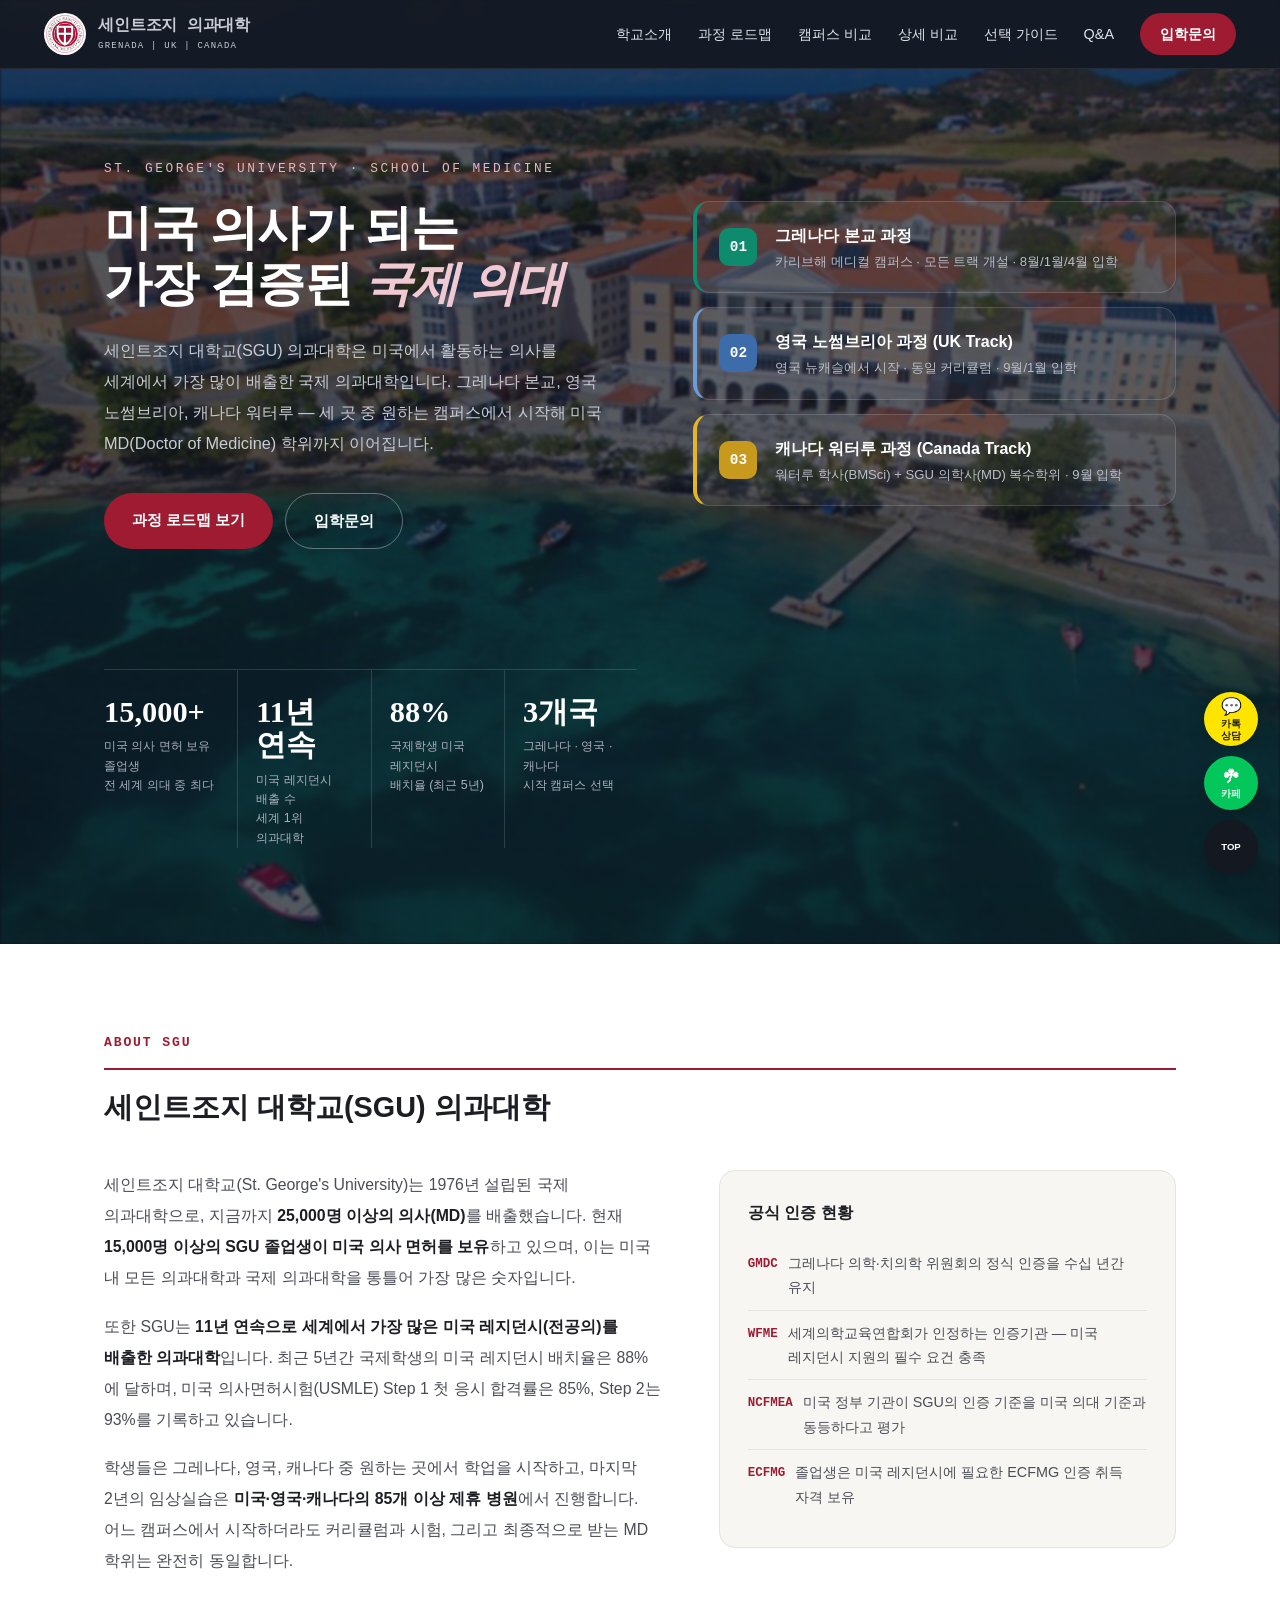
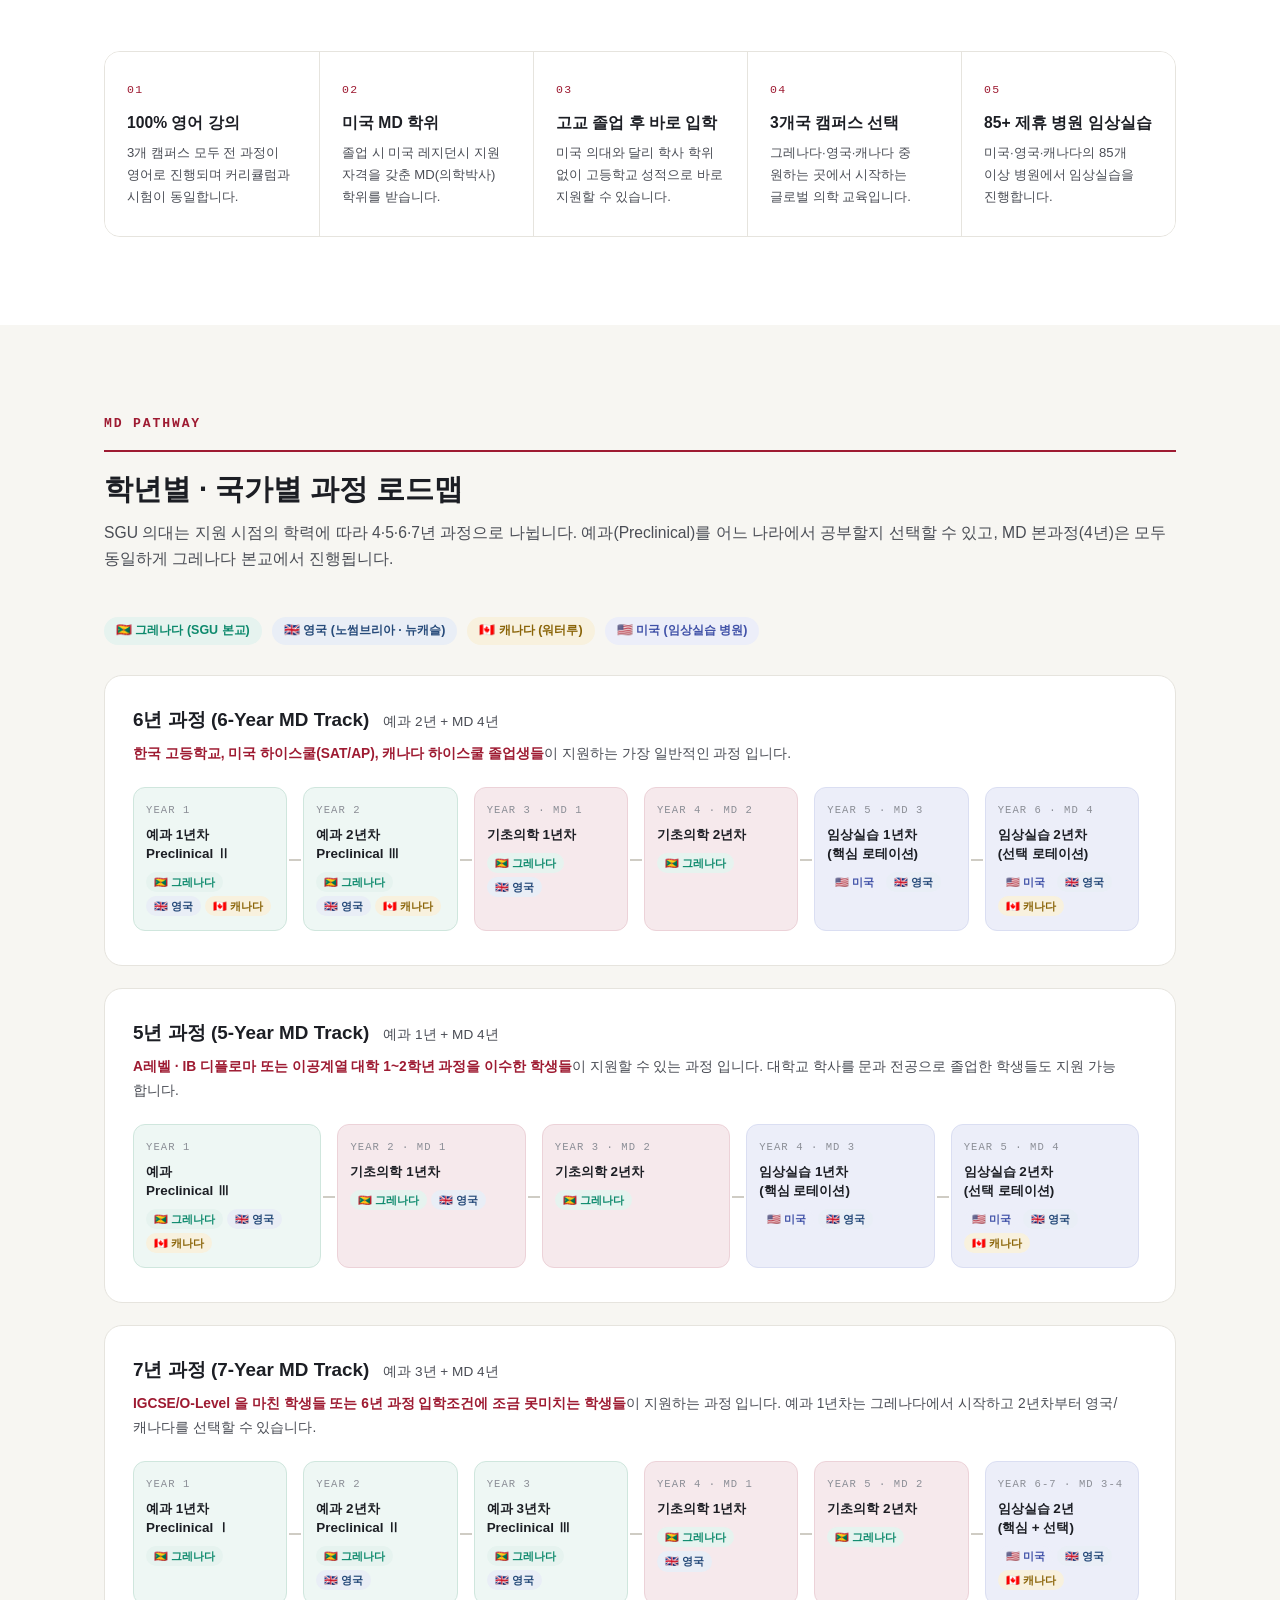
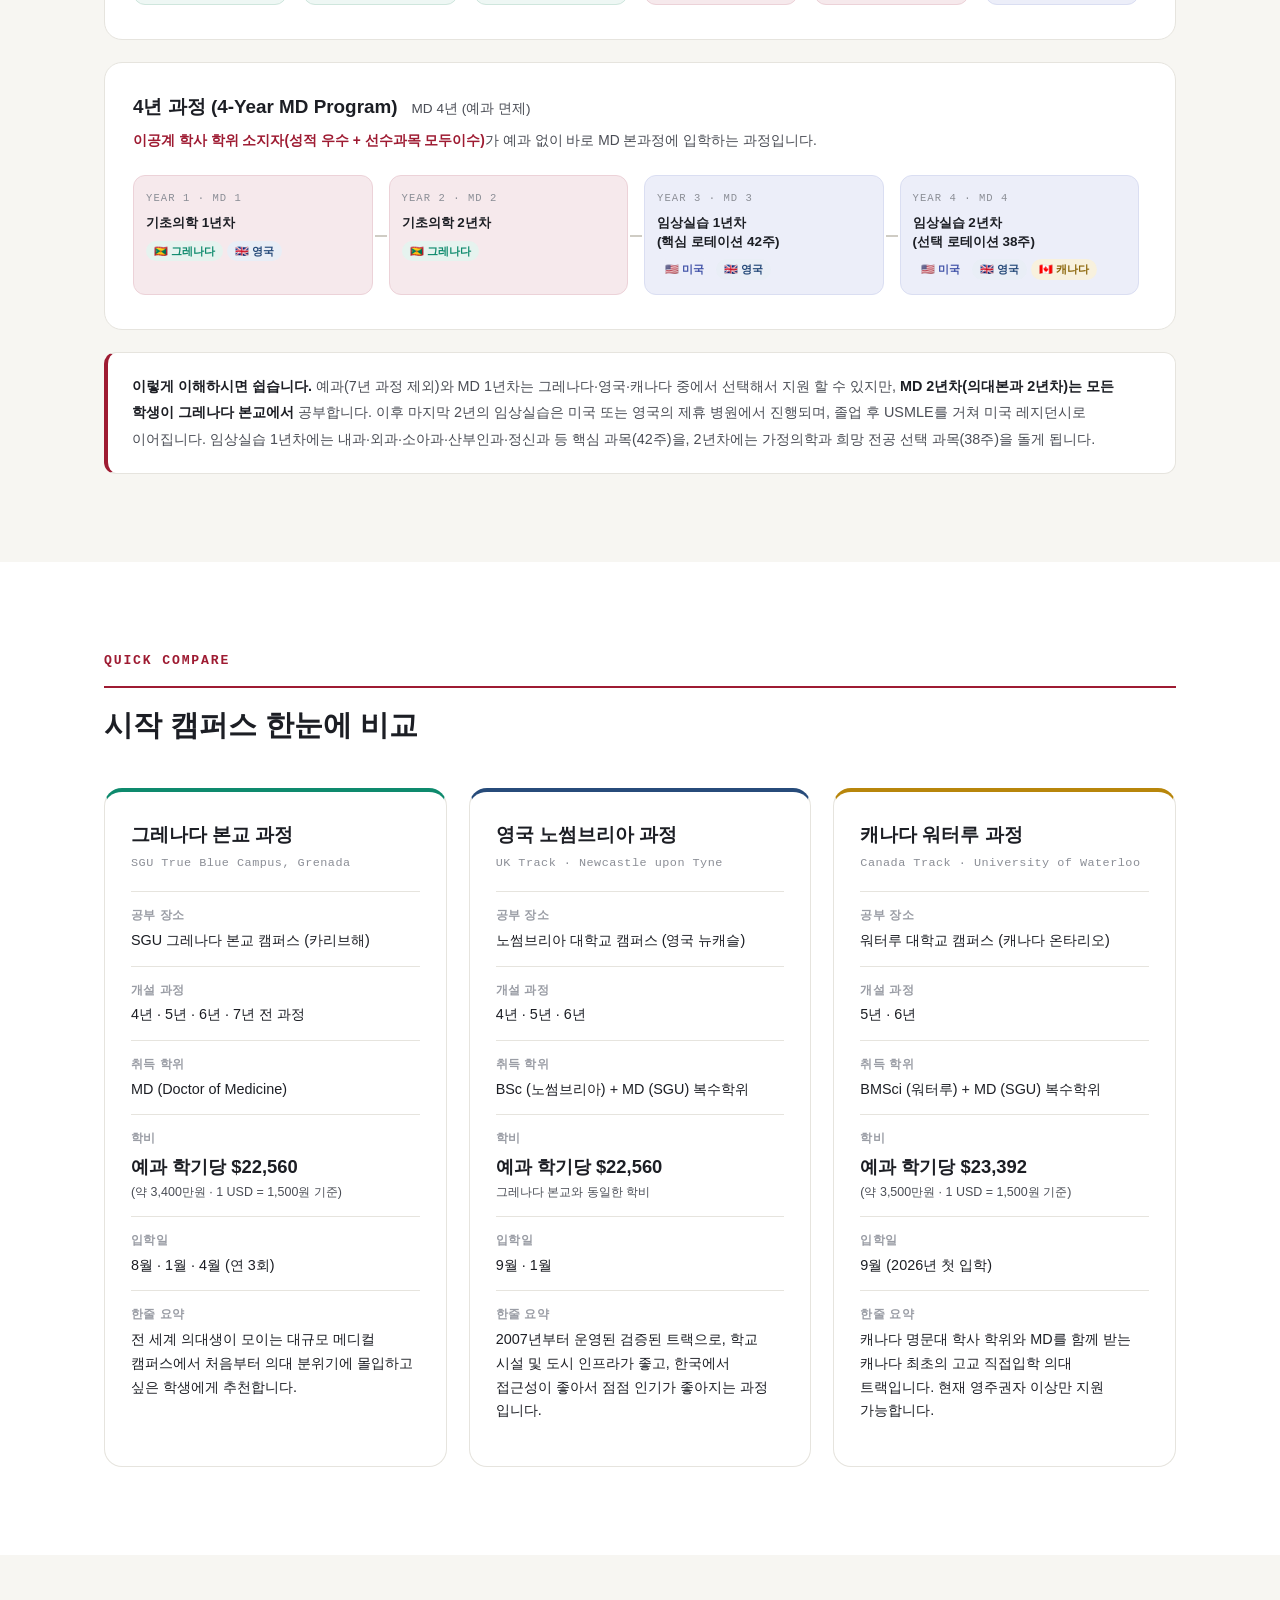
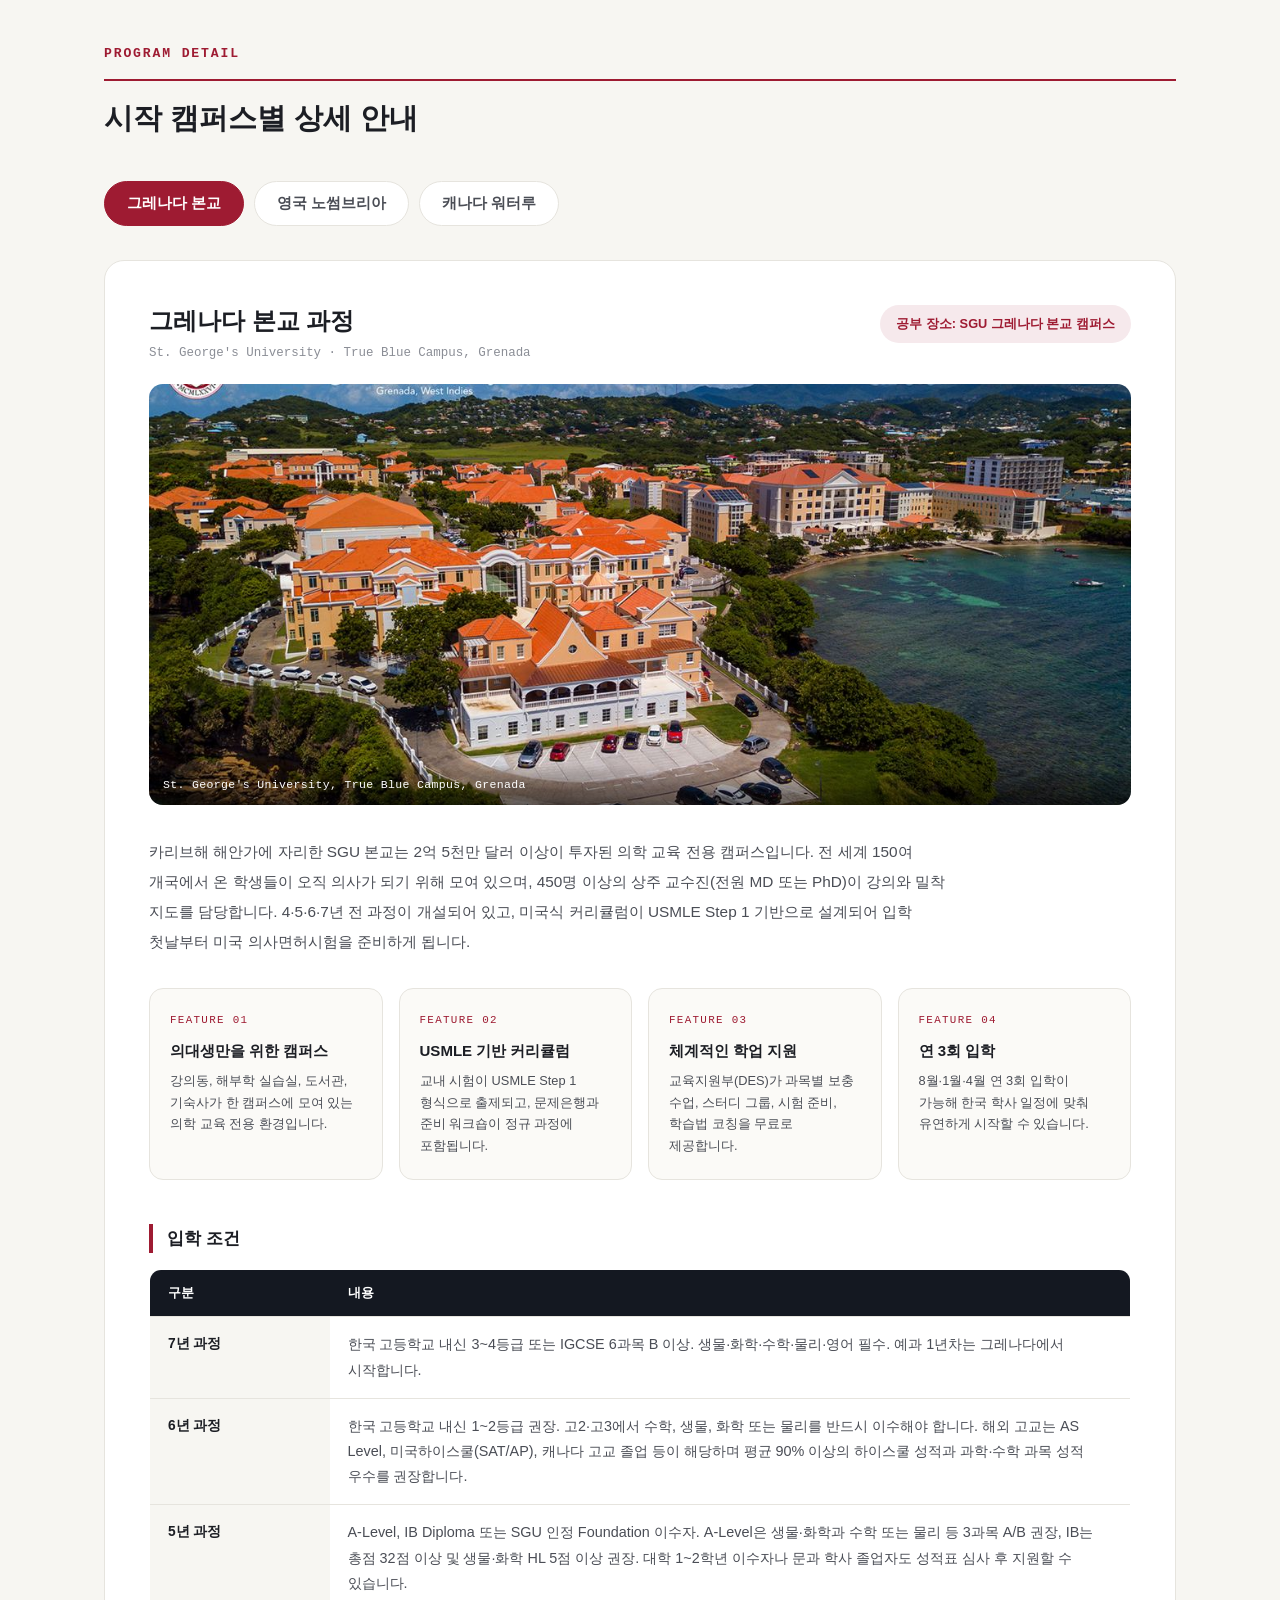
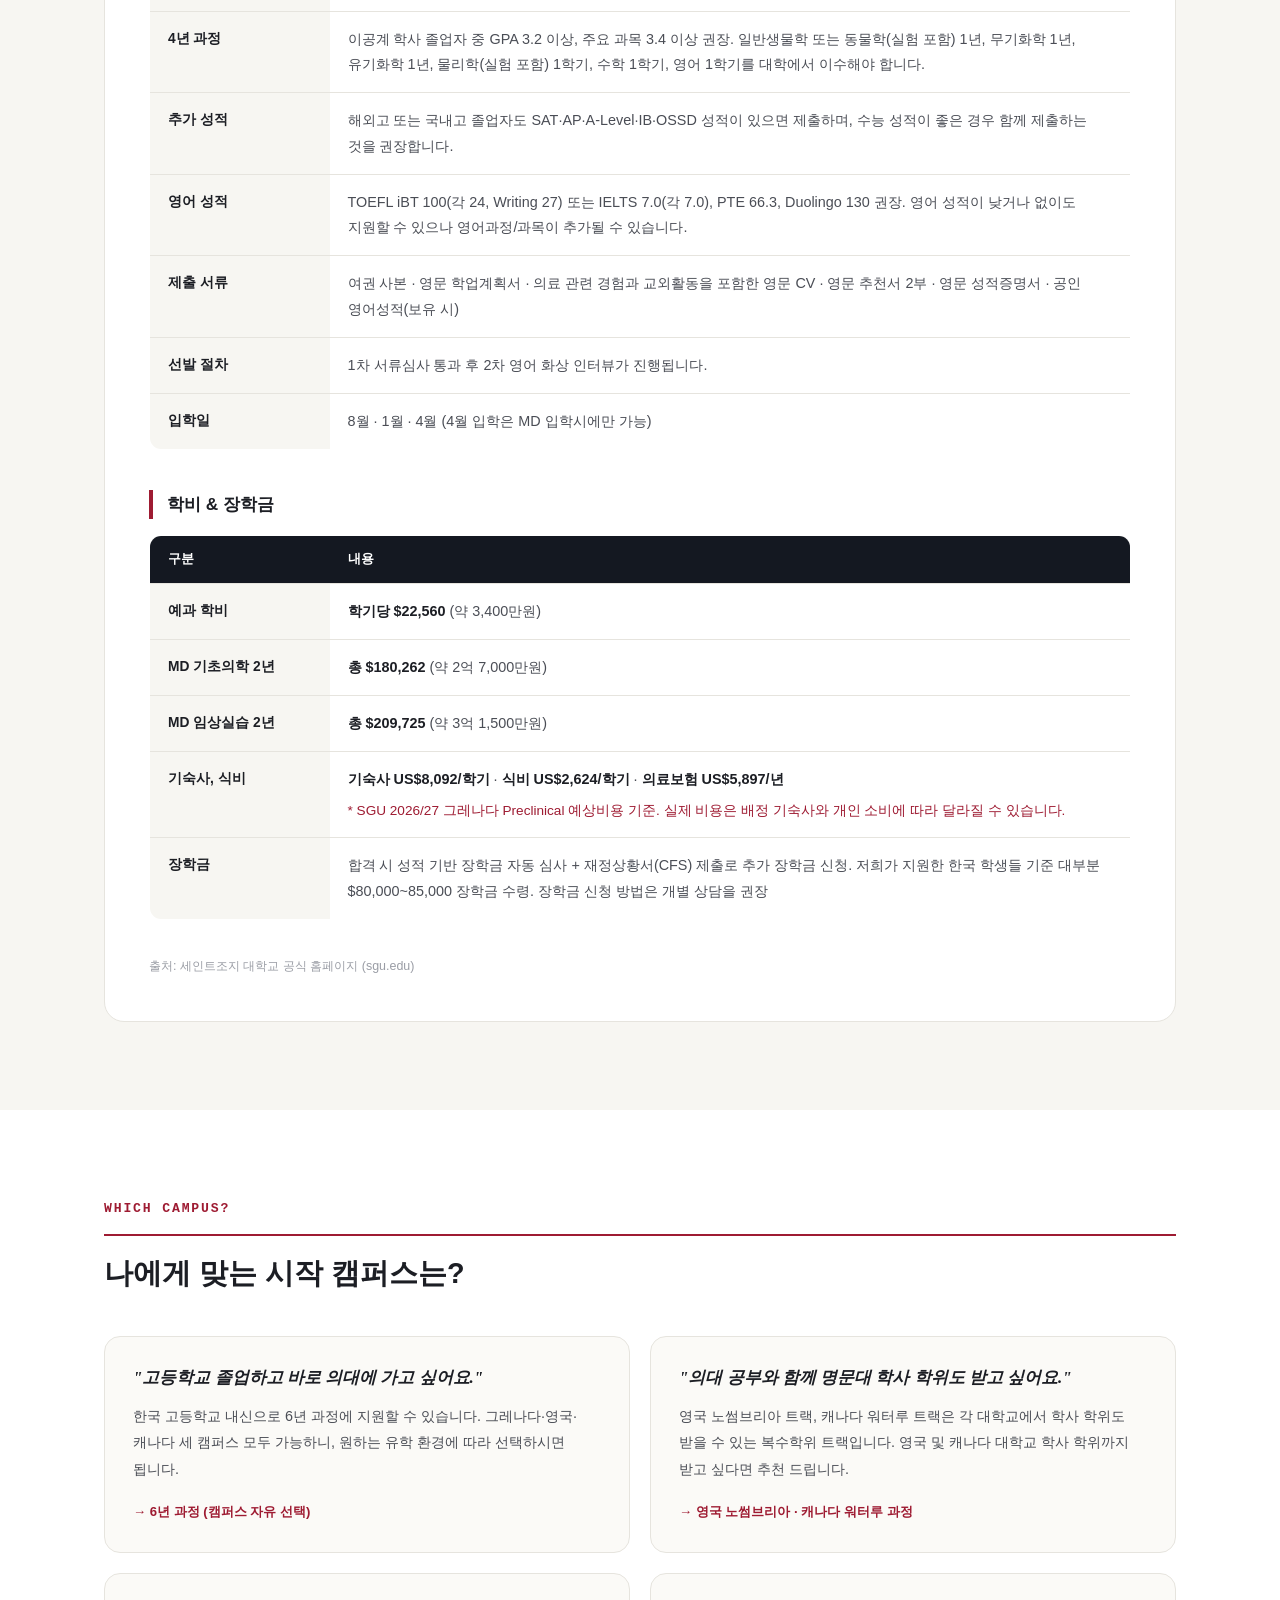
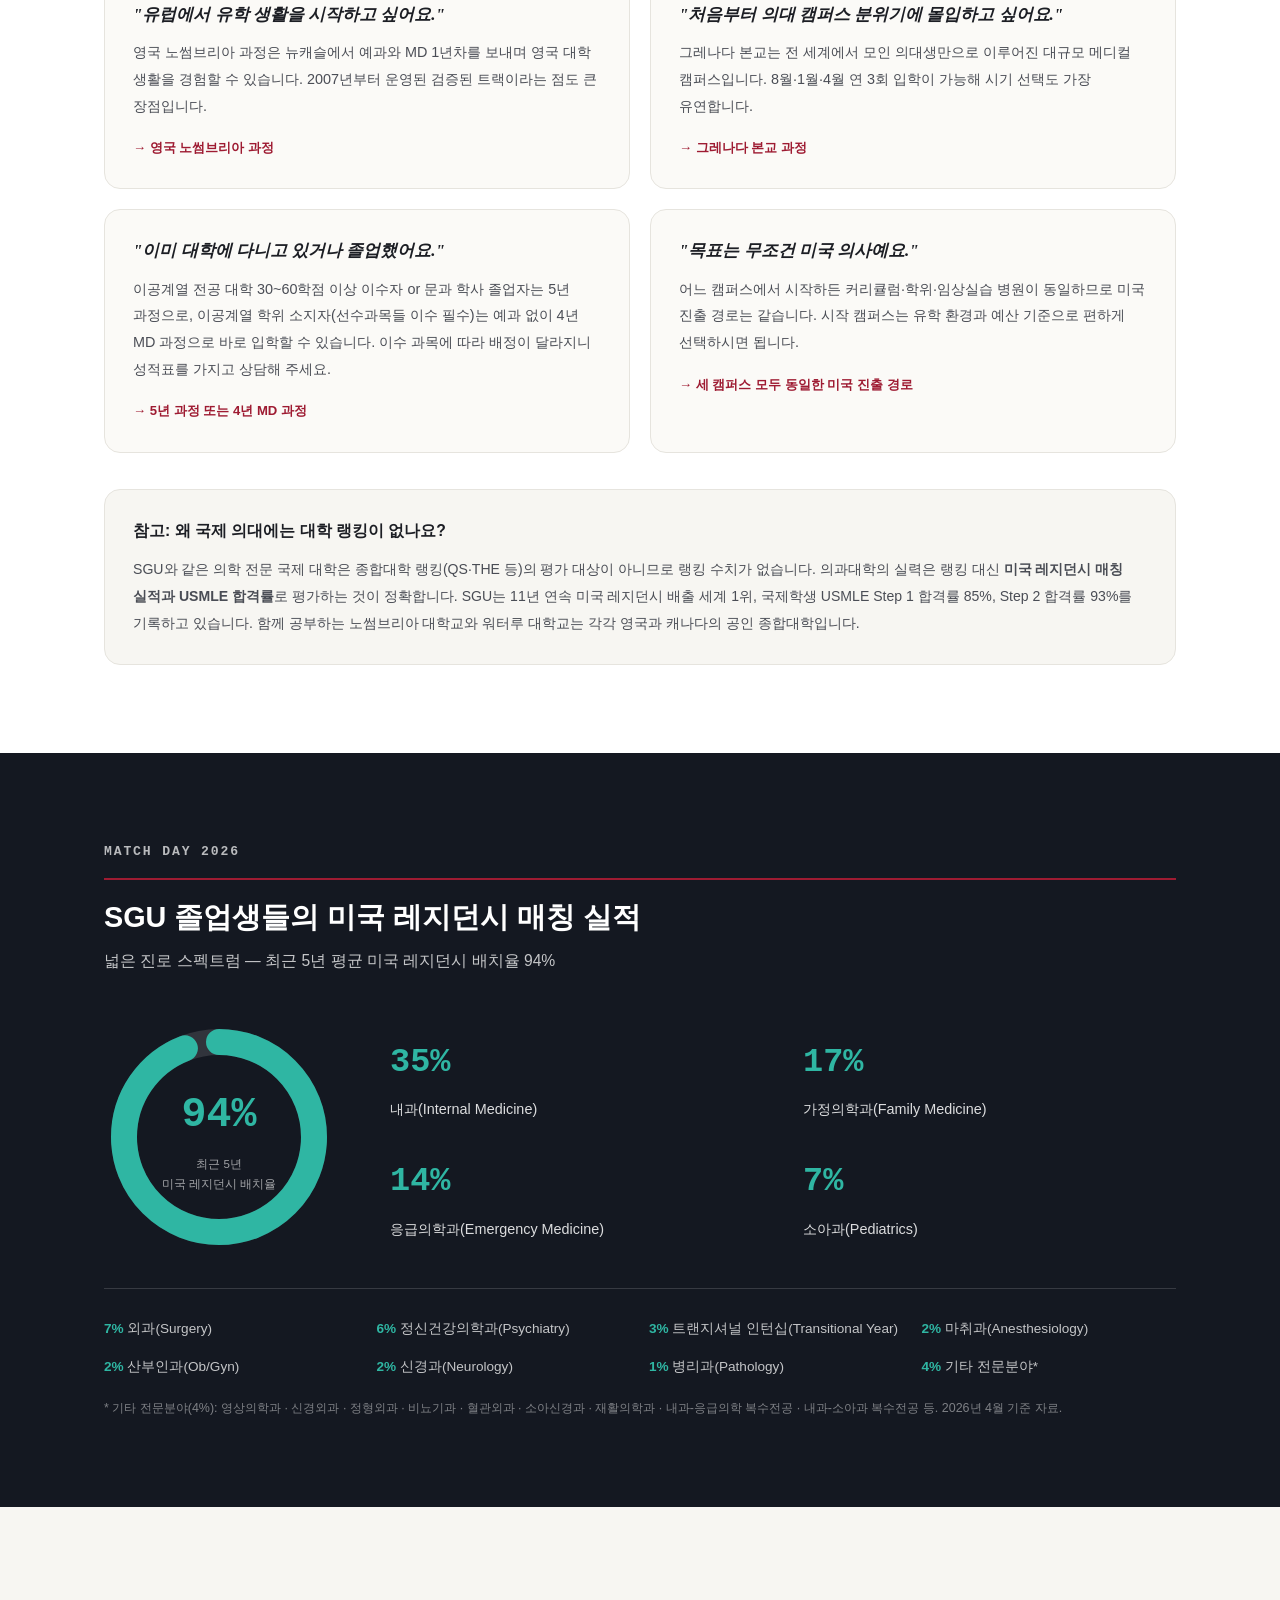
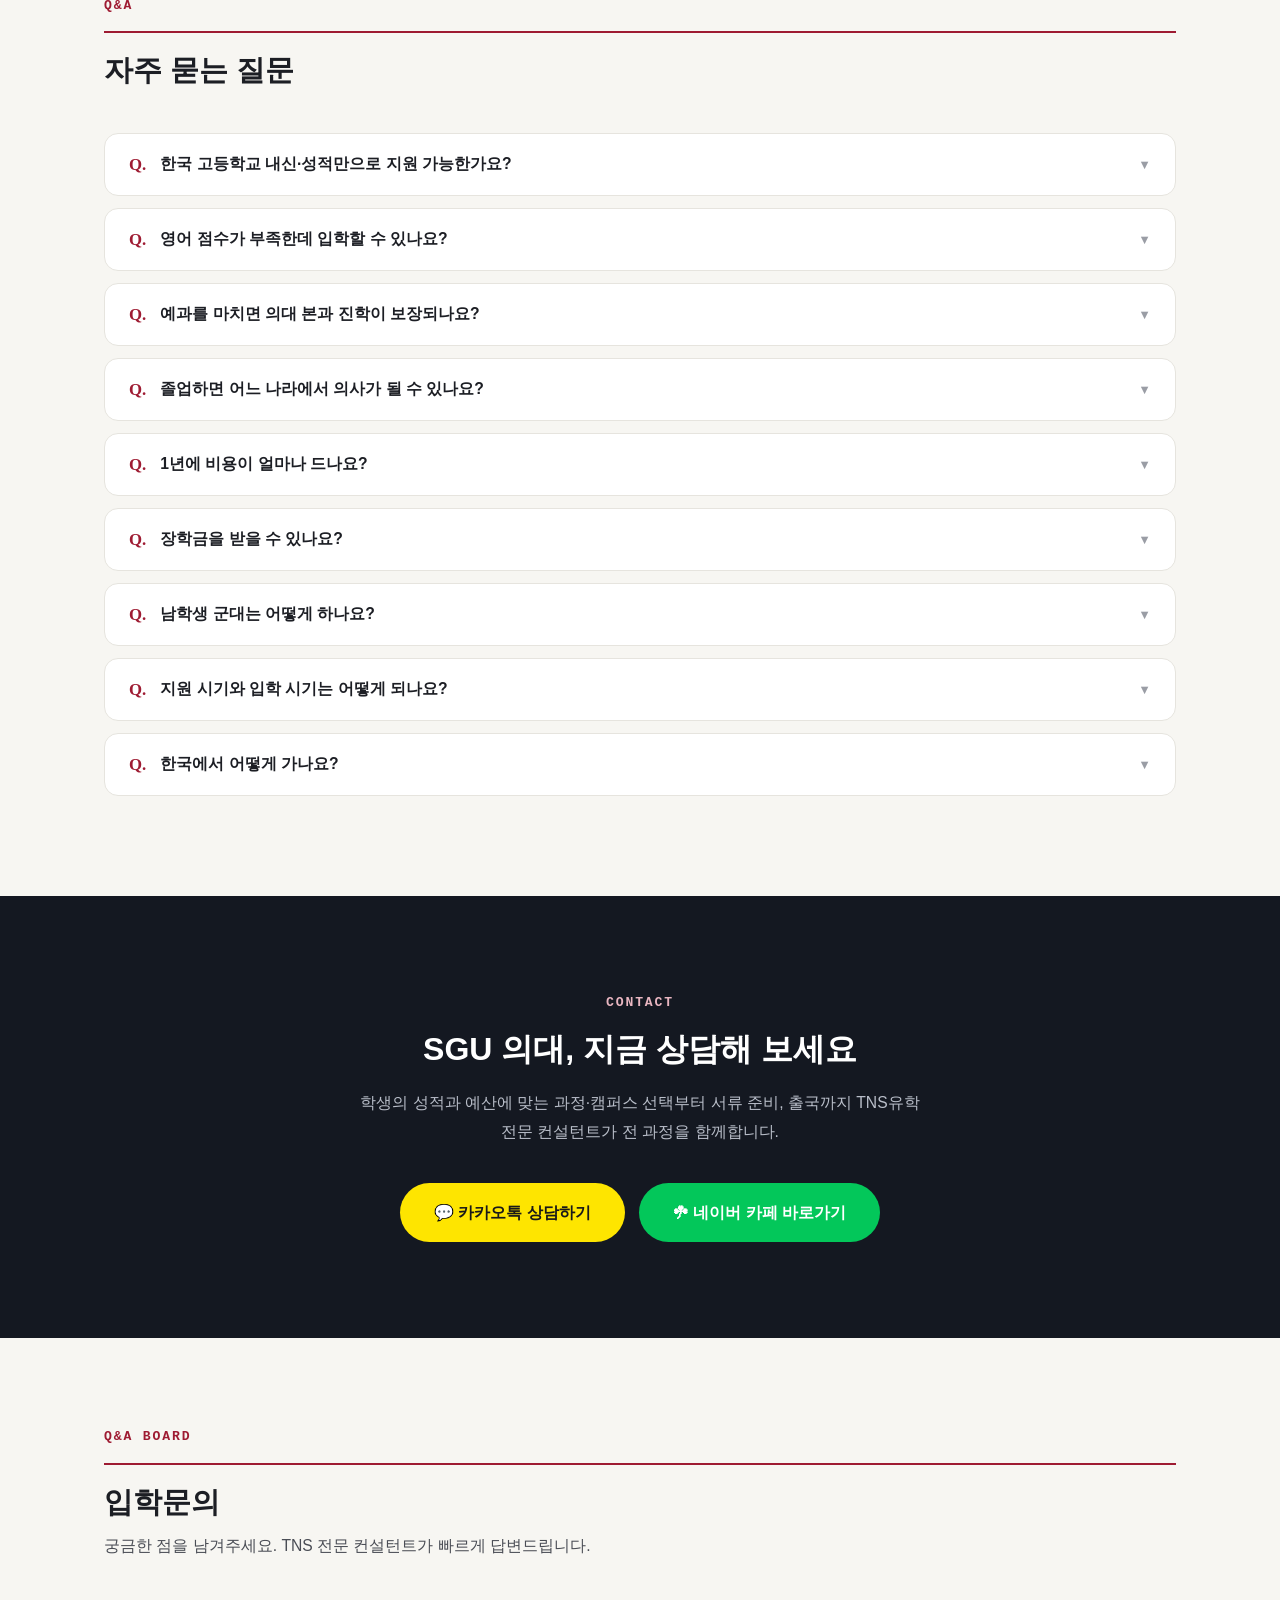
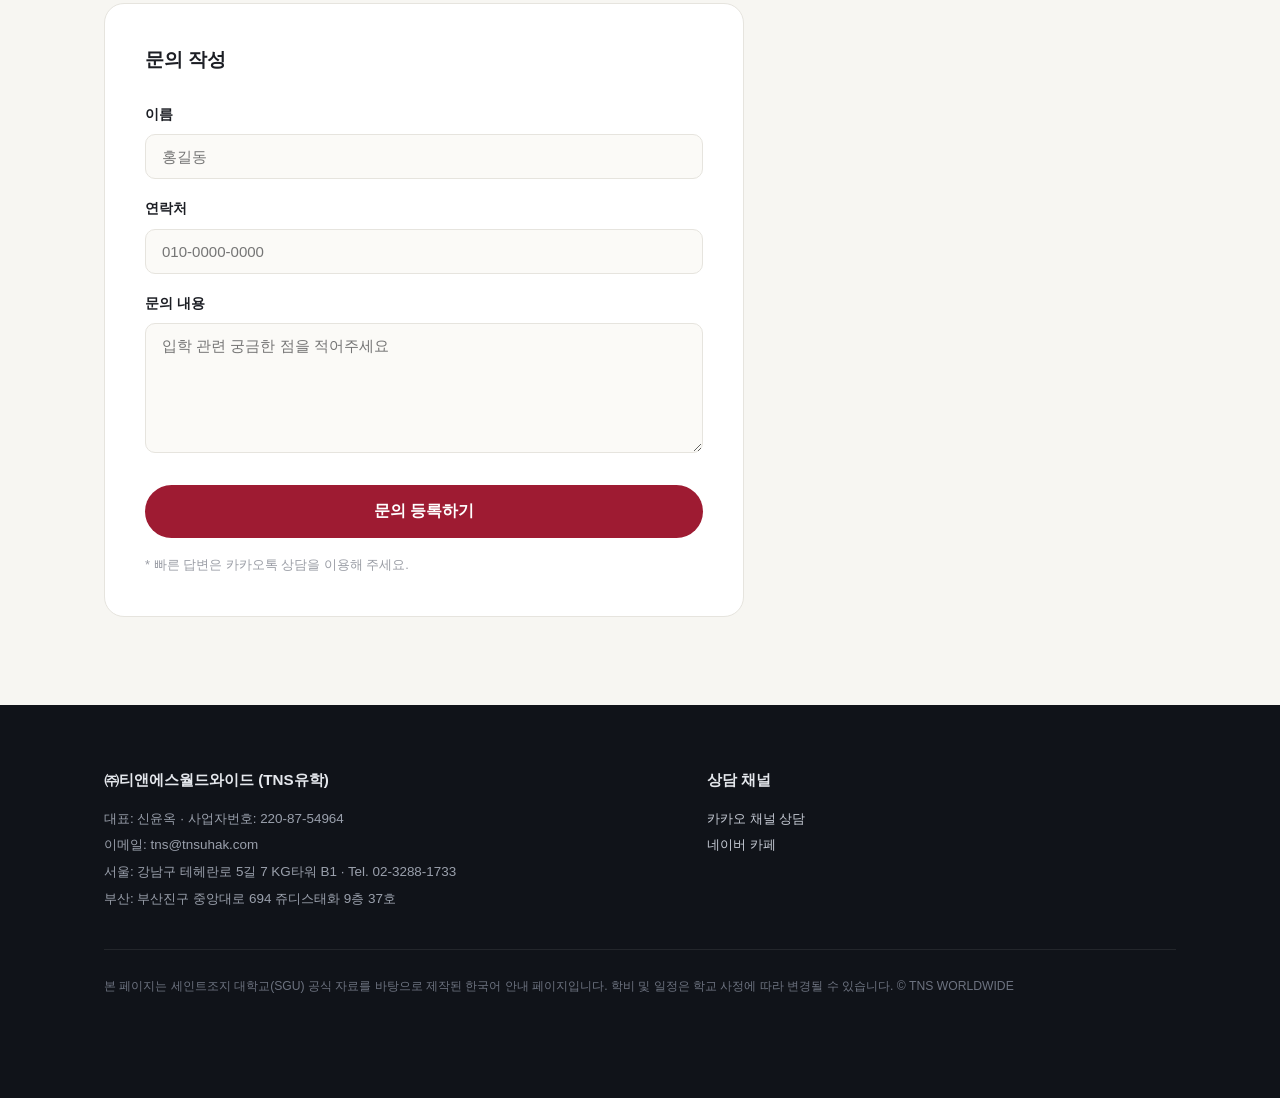
==== commit 2be85e53: "Add files via upload" ====
--- a/index.html
+++ b/index.html
@@ -328,6 +328,41 @@
   #floatBtns a{width:44px;height:44px;font-size:.53rem;}
   #floatBtns .ic{font-size:.9rem;}
 }
+
+/* ===== Match Day ===== */
+.matchday-sec{background:var(--dark);color:#fff;padding:88px 0;overflow:hidden;}
+.md-head{border-top:none;padding-top:0;}
+.md-head .eyebrow{color:#fff;opacity:.7;}
+.md-head h2{color:#fff;}
+.md-head p{color:#fff;opacity:.75;}
+.md-top{display:grid;grid-template-columns:230px 1fr;gap:56px;align-items:center;margin-top:48px;}
+.md-donut{position:relative;width:230px;height:230px;margin:0 auto;flex:none;}
+.md-donut svg{width:100%;height:100%;}
+.md-donut-label{position:absolute;inset:0;display:flex;flex-direction:column;align-items:center;justify-content:center;}
+.md-big{font-family:var(--font-mono);font-size:2.6rem;font-weight:700;color:#2fb6a3;}
+.md-sub{font-size:.72rem;color:rgba(255,255,255,.6);margin-top:4px;text-align:center;}
+.md-main-grid{display:grid;grid-template-columns:1fr 1fr;gap:32px 40px;min-width:0;}
+.md-stat{min-width:0;}
+.md-pct{font-family:var(--font-mono);font-size:2.1rem;font-weight:700;color:#2fb6a3;display:block;}
+.md-stat p{font-size:.9rem;color:rgba(255,255,255,.85);margin-top:6px;word-break:keep-all;}
+.md-sub-grid{margin-top:36px;padding-top:28px;border-top:1px solid rgba(255,255,255,.15);display:grid;grid-template-columns:repeat(4,1fr);gap:14px 18px;}
+.md-sub-grid p{font-size:.85rem;color:rgba(255,255,255,.75);min-width:0;word-break:keep-all;}
+.md-sub-grid p b{color:#2fb6a3;}
+.md-note{margin-top:20px;font-size:.78rem;color:rgba(255,255,255,.45);line-height:1.7;word-break:keep-all;}
+@media (max-width:720px){
+  .md-top{grid-template-columns:1fr;gap:32px;}
+  .md-sub-grid{grid-template-columns:1fr 1fr;}
+}
+@media (max-width:430px){
+  .matchday-sec{padding:56px 0;}
+  .md-donut{width:180px;height:180px;}
+  .md-big{font-size:2rem;}
+  .md-main-grid{grid-template-columns:1fr 1fr;gap:22px 16px;}
+  .md-pct{font-size:1.6rem;}
+  .md-stat p{font-size:.8rem;}
+  .md-sub-grid{grid-template-columns:1fr 1fr;gap:12px 14px;}
+  .md-sub-grid p{font-size:.78rem;}
+}
 </style>
 </head>
 <body>
@@ -370,7 +405,7 @@
   <div class="wrap">
     <div>
       <span class="hero-eyebrow">ST. GEORGE'S UNIVERSITY · SCHOOL OF MEDICINE</span>
-      <h1>미국 의사가 되는<br>가장 검증된 <em>국제 의대</em></h1>
+      <h1>미국 의사가 되는<br>가장 검증된 <em style="font-weight:700;">국제 의대</em></h1>
       <p class="lead">세인트조지 대학교(SGU) 의과대학은 미국에서 활동하는 의사를 세계에서 가장 많이 배출한 국제 의과대학입니다. 그레나다 본교, 영국 노썸브리아, 캐나다 워터루 — 세 곳 중 원하는 캠퍼스에서 시작해 미국 MD(Doctor of Medicine) 학위까지 이어집니다.</p>
       <div class="hero-btns">
         <a class="b1" href="https://sgu-tns-guide.stardancer.chatgpt.site/sgu#pathway">과정 로드맵 보기</a>
@@ -570,13 +605,13 @@
       <h2>시작 캠퍼스별 상세 안내</h2>
     </div>
     <div class="tabs">
-      <button class="tab-btn" data-panel="p1">그레나다 본교</button>
+      <button class="tab-btn active" data-panel="p1">그레나다 본교</button>
       <button class="tab-btn" data-panel="p2">영국 노썸브리아</button>
-      <button class="tab-btn active" data-panel="p3">캐나다 워터루</button>
+      <button class="tab-btn" data-panel="p3">캐나다 워터루</button>
     </div>
 
     <!-- ============ 패널 1 : 그레나다 ============ -->
-    <div class="panel" id="p1">
+    <div class="panel show" id="p1">
       <div class="panel-head">
         <div class="panel-title">
           <h3>그레나다 본교 과정</h3>
@@ -585,7 +620,7 @@
         <span class="op-badge">공부 장소: SGU 그레나다 본교 캠퍼스</span>
       </div>
       <div class="panel-photos one">
-        <figure><img src="./grenada-campus.png" alt="SGU 그레나다 True Blue 캠퍼스 전경"><figcaption>SGU True Blue Campus, Grenada</figcaption></figure>
+        <figure><img src="[data-uri]" alt="St. George's University True Blue Campus, Grenada"><figcaption>St. George's University, True Blue Campus, Grenada</figcaption></figure>
       </div>
       <p class="intro-p">카리브해 해안가에 자리한 SGU 본교는 2억 5천만 달러 이상이 투자된 의학 교육 전용 캠퍼스입니다. 전 세계 150여 개국에서 온 학생들이 오직 의사가 되기 위해 모여 있으며, 450명 이상의 상주 교수진(전원 MD 또는 PhD)이 강의와 밀착 지도를 담당합니다. 4·5·6·7년 전 과정이 개설되어 있고, 미국식 커리큘럼이 USMLE Step 1 기반으로 설계되어 입학 첫날부터 미국 의사면허시험을 준비하게 됩니다.</p>
       <div class="feat-grid">
@@ -677,7 +712,7 @@
     </div>
 
     <!-- ============ 패널 3 : 캐나다 ============ -->
-    <div class="panel show" id="p3">
+    <div class="panel" id="p3">
       <div class="panel-head">
         <div class="panel-title">
           <h3>캐나다 워터루 과정 (Canada Track)</h3>
@@ -775,55 +810,47 @@
 </section>
 
 <!-- ===================== MATCH DAY ===================== -->
-<section id="matchday" style="background:var(--dark);color:#fff;padding:88px 0;">
+<section id="matchday" class="matchday-sec">
   <div class="wrap">
-    <div class="section-head" style="border-top:none;padding-top:0;">
-      <span class="eyebrow" style="color:#fff;opacity:.7;">MATCH DAY 2026</span>
-      <h2 style="color:#fff;">SGU 졸업생들의 미국 레지던시 매칭 실적</h2>
-      <p style="color:#fff;opacity:.75;">넓은 진로 스펙트럼 — 최근 5년 평균 미국 레지던시 배치율 94%</p>
-    </div>
-
-    <div style="display:grid;grid-template-columns:280px 1fr;gap:56px;align-items:center;margin-top:48px;">
-      <div style="position:relative;width:230px;height:230px;margin:0 auto;">
+    <div class="section-head md-head">
+      <span class="eyebrow">MATCH DAY 2026</span>
+      <h2>SGU 졸업생들의 미국 레지던시 매칭 실적</h2>
+      <p>넓은 진로 스펙트럼 — 최근 5년 평균 미국 레지던시 배치율 94%</p>
+    </div>
+
+    <div class="md-top">
+      <div class="md-donut">
         <svg width="230" height="230" viewBox="0 0 230 230">
           <circle cx="115" cy="115" r="95" fill="none" stroke="rgba(255,255,255,.12)" stroke-width="26"/>
           <circle cx="115" cy="115" r="95" fill="none" stroke="#2fb6a3" stroke-width="26"
             stroke-dasharray="596.9" stroke-dashoffset="35.8" stroke-linecap="round"
             transform="rotate(-90 115 115)"/>
         </svg>
-        <div style="position:absolute;inset:0;display:flex;flex-direction:column;align-items:center;justify-content:center;">
-          <span style="font-family:var(--font-mono);font-size:2.6rem;font-weight:700;color:#2fb6a3;">94%</span>
-          <span style="font-size:.72rem;color:rgba(255,255,255,.6);margin-top:4px;text-align:center;">최근 5년<br>미국 레지던시 배치율</span>
+        <div class="md-donut-label">
+          <span class="md-big">94%</span>
+          <span class="md-sub">최근 5년<br>미국 레지던시 배치율</span>
         </div>
       </div>
 
-      <div style="display:grid;grid-template-columns:1fr 1fr;gap:32px 40px;">
-        <div>
-          <span style="font-family:var(--font-mono);font-size:2.1rem;font-weight:700;color:#2fb6a3;">35%</span>
-          <p style="font-size:.9rem;color:rgba(255,255,255,.85);margin-top:6px;">내과(Internal Medicine)</p>
-        </div>
-        <div>
-          <span style="font-family:var(--font-mono);font-size:2.1rem;font-weight:700;color:#2fb6a3;">17%</span>
-          <p style="font-size:.9rem;color:rgba(255,255,255,.85);margin-top:6px;">가정의학과(Family Medicine)</p>
-        </div>
-        <div>
-          <span style="font-family:var(--font-mono);font-size:2.1rem;font-weight:700;color:#2fb6a3;">14%</span>
-          <p style="font-size:.9rem;color:rgba(255,255,255,.85);margin-top:6px;">응급의학과(Emergency Medicine)</p>
-        </div>
-        <div>
-          <span style="font-family:var(--font-mono);font-size:2.1rem;font-weight:700;color:#2fb6a3;">7%</span>
-          <p style="font-size:.9rem;color:rgba(255,255,255,.85);margin-top:6px;">소아과(Pediatrics)</p>
-        </div>
-      </div>
-    </div>
-
-    <div style="margin-top:36px;padding-top:28px;border-top:1px solid rgba(255,255,255,.15);display:grid;grid-template-columns:repeat(4,1fr);gap:18px;">
-      <p style="font-size:.85rem;color:rgba(255,255,255,.75);"><b style="color:#2fb6a3;">6%</b> 정신건강의학과</p>
-      <p style="font-size:.85rem;color:rgba(255,255,255,.75);"><b style="color:#2fb6a3;">7%</b> 외과</p>
-      <p style="font-size:.85rem;color:rgba(255,255,255,.75);"><b style="color:#2fb6a3;">2%</b> 산부인과</p>
-      <p style="font-size:.85rem;color:rgba(255,255,255,.75);"><b style="color:#2fb6a3;">2%</b> 신경과</p>
-    </div>
-    <p style="margin-top:20px;font-size:.78rem;color:rgba(255,255,255,.45);line-height:1.7;">* 이 외에도 마취과, 병리과, 영상의학과, 신경외과, 정형외과, 비뇨기과 등 다양한 전문 분야로 매칭되고 있습니다. 2026년 4월 기준 자료.</p>
+      <div class="md-main-grid">
+        <div class="md-stat"><span class="md-pct">35%</span><p>내과(Internal Medicine)</p></div>
+        <div class="md-stat"><span class="md-pct">17%</span><p>가정의학과(Family Medicine)</p></div>
+        <div class="md-stat"><span class="md-pct">14%</span><p>응급의학과(Emergency Medicine)</p></div>
+        <div class="md-stat"><span class="md-pct">7%</span><p>소아과(Pediatrics)</p></div>
+      </div>
+    </div>
+
+    <div class="md-sub-grid">
+      <p><b>7%</b> 외과(Surgery)</p>
+      <p><b>6%</b> 정신건강의학과(Psychiatry)</p>
+      <p><b>3%</b> 트랜지셔널 인턴십(Transitional Year)</p>
+      <p><b>2%</b> 마취과(Anesthesiology)</p>
+      <p><b>2%</b> 산부인과(Ob/Gyn)</p>
+      <p><b>2%</b> 신경과(Neurology)</p>
+      <p><b>1%</b> 병리과(Pathology)</p>
+      <p><b>4%</b> 기타 전문분야*</p>
+    </div>
+    <p class="md-note">* 기타 전문분야(4%): 영상의학과 · 신경외과 · 정형외과 · 비뇨기과 · 혈관외과 · 소아신경과 · 재활의학과 · 내과-응급의학 복수전공 · 내과-소아과 복수전공 등. 2026년 4월 기준 자료.</p>
   </div>
 </section>
 
